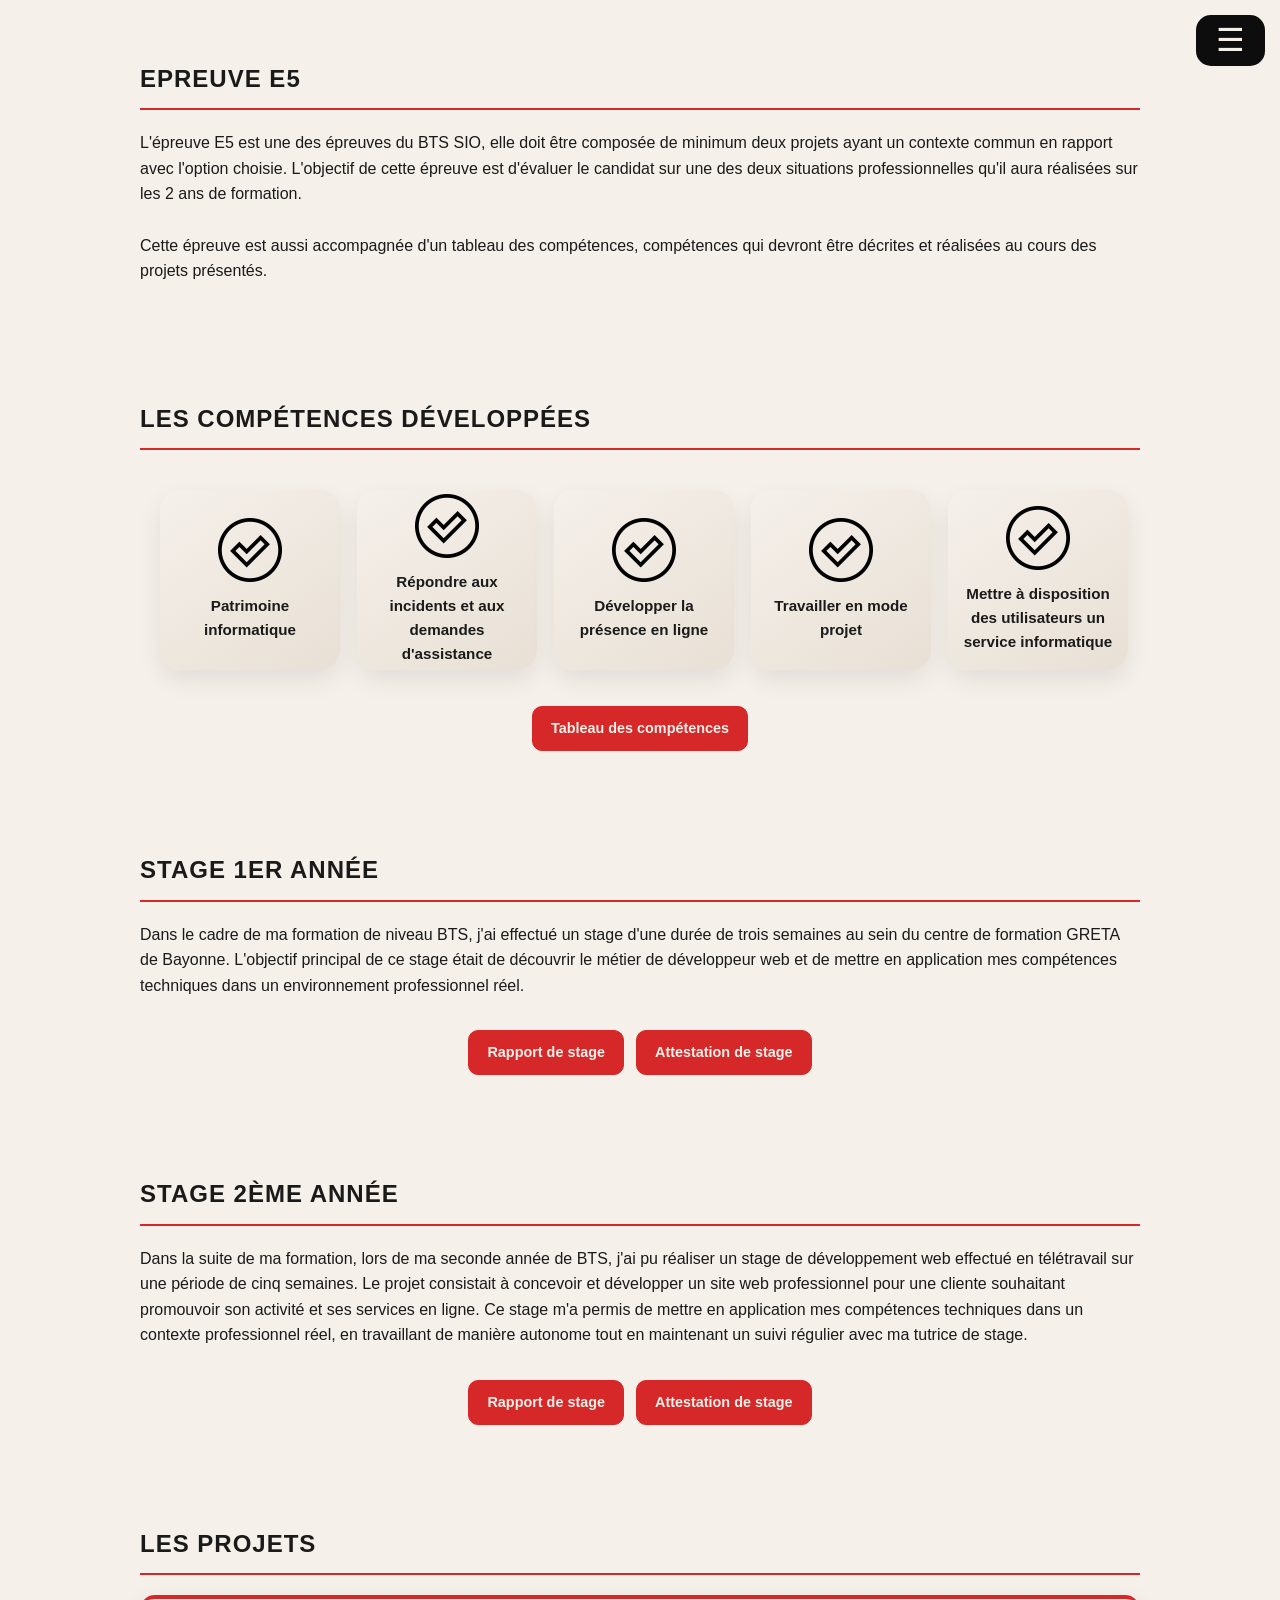
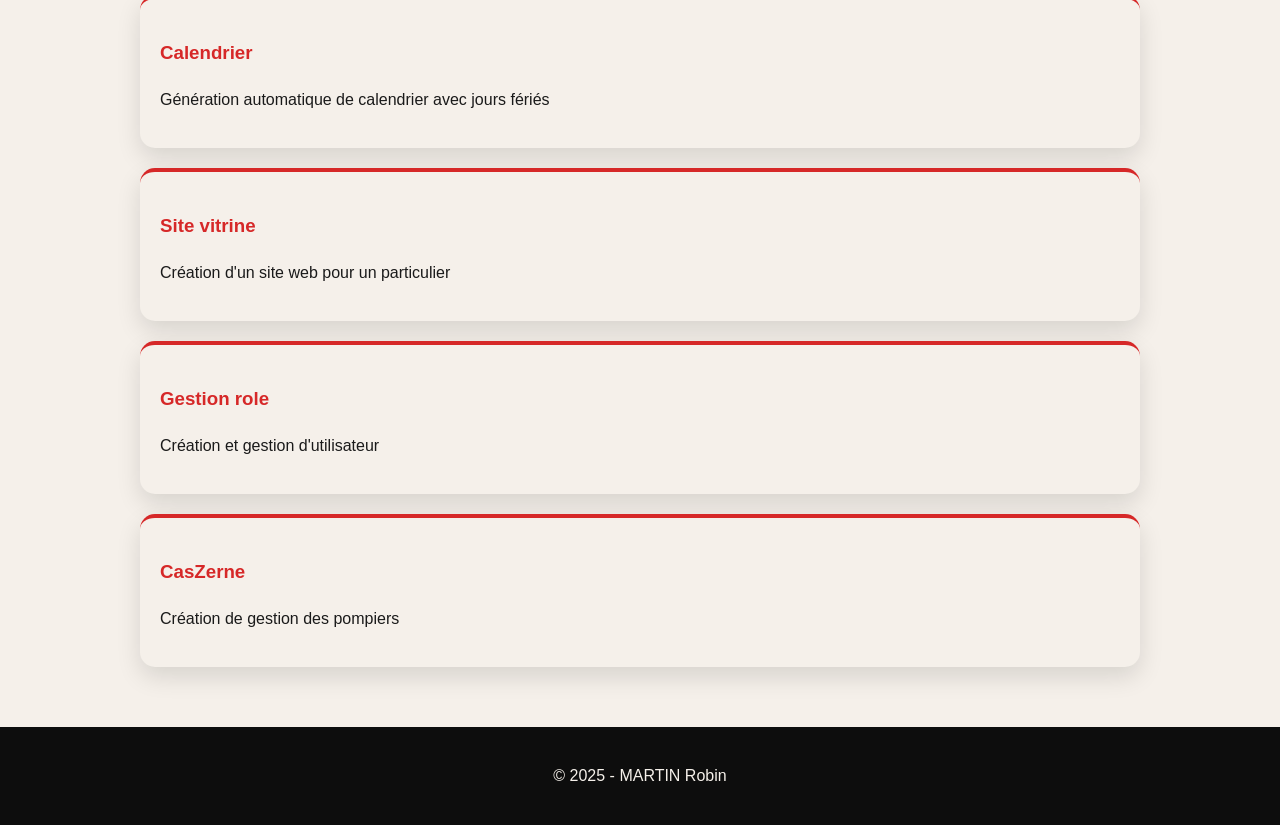
==== epreuveE5.html @ 19bb1b78 "Premier envoi du portfolio" ====
<!DOCTYPE html>
<html lang="fr">

<head>
  <meta charset="UTF-8">
  <meta name="viewport" content="width=device-width, initial-scale=1.0">
  <title>Epreuve E5 - MARTIN Robin</title>
  <link rel="stylesheet" href="CSS/style.css">
  <link rel="icon" href="images/HK_icon.ico">
  <script src="JS/side_menu.js"></script>
  <script src="JS/lighBox.js"></script>
</head>

<body>

  <header>
    <div class="burger" onclick="toggleMenu()"> ☰ </div>
  </header>

  <aside class="sidebar" id="sidebar">
    <nav>
      <ul class="nav-links">
        <li><a href="index.html#home">Accueil</a></li>
        <li><a href="#about">À propos</a></li>
        <li><a href="#skill">Compétence</a></li>
        <li><a href="#stage1">Stage 1</a></li>
        <li><a href="#stage2">Stage 2</a></li>
        <li><a href="#Projects">Projets</a></li>
      </ul>
    </nav>
  </aside>

  <!-- ══ PRÉSENTATION E5 ══ -->
  <section id="about">
    <h2>Epreuve E5</h2>
    <p>
      L'épreuve E5 est une des épreuves du BTS SIO, elle doit être composée de minimum deux projets
      ayant un contexte commun en rapport avec l'option choisie.
      L'objectif de cette épreuve est d'évaluer le candidat sur une des deux situations professionnelles
      qu'il aura réalisées sur les 2 ans de formation.
      <br><br>
      Cette épreuve est aussi accompagnée d'un tableau des compétences, compétences qui devront être
      décrites et réalisées au cours des projets présentés.
    </p>
  </section>


  <!-- ══ COMPÉTENCES ══ -->
  <section id="skill">
    <h2>Les compétences développées</h2>
    <div class="skills-container">

      <div class="skill">
        <div class="skill-content">
          <img src="images/check.png" alt="">
          <span>Patrimoine informatique</span>
        </div>
        <div class="tooltip-content">Gestion et documentation des ressources informatiques.</div>
      </div>

      <div class="skill">
        <div class="skill-content">
          <img src="images/check.png" alt="">
          <span>Répondre aux incidents et aux demandes d'assistance</span>
        </div>
        <div class="tooltip-content">Assistance rapide aux utilisateurs et résolution des problèmes.</div>
      </div>

      <div class="skill">
        <div class="skill-content">
          <img src="images/check.png" alt="">
          <span>Développer la présence en ligne</span>
        </div>
        <div class="tooltip-content">Gestion et optimisation de la visibilité numérique.</div>
      </div>

      <div class="skill">
        <div class="skill-content">
          <img src="images/check.png" alt="">
          <span>Travailler en mode projet</span>
        </div>
        <div class="tooltip-content">Collaboration et suivi de projets structurés.</div>
      </div>

      <div class="skill">
        <div class="skill-content">
          <img src="images/check.png" alt="">
          <span>Mettre à disposition des utilisateurs un service informatique</span>
        </div>
        <div class="tooltip-content">Fournir un service fiable et accessible aux utilisateurs.</div>
      </div>

    </div>
    <div class="download-zone ">
      <a class="btn-download" href=" docs/stage/BTS SIO -Epreuve E5 - Tableau de synthese des compétences.pdf" download target="_blank"> Tableau des compétences</a>
    </div>
  </section>

   <!-- == STAGES == -->
  <section id="stage1">
    <h2>Stage 1er année</h2>
    <p>
      Dans le cadre de ma formation de niveau BTS, 
      j'ai effectué un stage d'une durée de trois semaines au sein du centre de formation GRETA de Bayonne. 
      L'objectif principal de ce stage était de découvrir le métier de développeur web et de mettre en application mes compétences techniques dans un environnement professionnel réel.
    </p>
    <div class="download-zone">
      <a class="btn-download" href="docs/stage/Rapport_stage_1.pdf" download target="_blank"> Rapport de stage</a>
      <a class="btn-download" href="docs/stage/attestation_stage1.pdf" download target="_blank">Attestation de stage</a>
    </div>
  </section>

  <section id="stage2">
    <h2>Stage 2ème année</h2>
    <p>
      Dans la suite de ma formation, lors de ma seconde année de BTS, j'ai pu réaliser un stage de développement web effectué en télétravail sur une période de cinq semaines. Le projet consistait à concevoir et développer un site web professionnel pour une cliente souhaitant promouvoir son activité et ses services en ligne. Ce stage m'a permis de mettre en application mes compétences techniques dans un contexte professionnel réel, en travaillant de manière autonome tout en maintenant un suivi régulier avec ma tutrice de stage.
    </p>
    <div class="download-zone">   
      <a class="btn-download" href="docs/stage/Rapport_stage_2.pdf" download target="_blank"> Rapport de stage</a>
      <a class="btn-download" href="docs/stage/attestation_stage2.pdf" download target="_blank">Attestation de stage</a>
    </div>
  </section>

  <!-- ══ PROJETS ══ -->
  <section id="Projects">
    <h2>Les Projets</h2>
    <div class="projects-grid">

      <div class="project-card" onclick="openModal('modal1')">
        <h3> Calendrier</h3>
        <p>Génération automatique de calendrier avec jours fériés</p>
      </div>

      <div class="project-card" onclick="openModal('modal2')">
        <h3> Site vitrine</h3>
        <p>Création d'un site web pour un particulier</p>
      </div>
      
      <div class="project-card" onclick="openModal('modal3')">
        <h3> Gestion role</h3>
        <p>Création et gestion d'utilisateur</p>
      </div>
      
      <div class="project-card" onclick="openModal('modal4')">
      	<h3> CasZerne </h3>
      	<p>Création de gestion des pompiers</p> 
      </div>

    </div>
  </section>

  <footer>
    <p>&copy; 2025 - MARTIN Robin</p>
  </footer>

</body>

<!-- ══════════════════════════════════════
     MODAL 1 — Calendrier
══════════════════════════════════════ -->
<div id="modal1" class="modal">
  <div class="modal-content">
    <span class="close" onclick="closeModal('modal1')">&times;</span>

    <h2>Calendrier de jours fériés</h2>

    <!-- GALERIE -->
    <h4>Aperçu du projet</h4>
    <div class="modal-gallery">
      <img src="images/projets/calendrier_1.png" alt="Page d'accueil"     onclick="openLightbox(this.src)">
      <img src="images/projets/calendrier_3.png" alt="Vue calendrier"     onclick="openLightbox(this.src)">
    </div>

    <!-- DESCRIPTION -->
    <h4>Présentation</h4>
    <ul class="modal-desc">
      <li>Projet réalisé au <strong>GRETA</strong> dans le cadre du BTS SIO — contexte professionnel réel.</li>
      <li>Application web permettant de <strong>générer automatiquement un calendrier annuel</strong> intégrant les jours fériés français, calculés dynamiquement selon l'année choisie.</li>
      <li>Chaque utilisateur peut personnaliser l'affichage et <strong>exporter le résultat en PDF</strong> directement depuis le navigateur, sans dépendance à une bibliothèque externe.</li>
      <li>Les données des formations sont stockées en base SQL et administrables via un <strong>panneau de gestion</strong> dédié, permettant d'ajouter ou modifier les formations sans toucher au code.</li>
    </ul>

    <!-- FONCTIONNALITÉS -->
    <h4>Fonctionnalités</h4>
    <ul>
      <li>Génération automatique du calendrier annuel avec jours fériés</li>
      <li>Personnalisation de l'affichage par l'utilisateur</li>
      <li>Export PDF depuis le navigateur</li>
      <li>Panneau d'administration des formations</li>
      <li>Stockage et lecture des données via base SQL</li>
    </ul>

    <!-- ARCHITECTURE -->
    <h4>Architecture</h4>
    <ul>
      <li><strong>Front-end</strong> — affichage dynamique du calendrier en JavaScript, mise en page CSS responsive</li>
      <li><strong>Back-end PHP</strong> — calcul des jours fériés, requêtes SQL, génération des données pour la vue</li>
      <li><strong>Base de données SQL</strong> — stockage des formations et de leur planification</li>
      <li><strong>Export PDF</strong> — déclenché côté navigateur via JavaScript</li>
    </ul>

    <!-- TECHNOLOGIES -->
    <h4>Technologies</h4>
    <div class="tags">
      <span>PHP</span>
      <span>JavaScript</span>
      <span>CSS</span>
      <span>HTML</span>
      <span>SQL</span>
    </div>

    <!-- TÉLÉCHARGEMENTS -->
    <div class="download-zone">
      <a class="btn-download" href="docs/projets/calendar-app.zip" download>projet</a>
      <a class="btn-download" href="docs/projets/doc_calendar_app.docx" download>documentation</a>
    </div>

  </div>
</div>

<!-- ══════════════════════════════════════
     MODAL 2 — Site vitrine
══════════════════════════════════════ -->
<div id="modal2" class="modal">
  <div class="modal-content">
    <span class="close" onclick="closeModal('modal2')">&times;</span>

    <h2>Site vitrine</h2>

    <!-- GALERIE -->
    <h4>Aperçu du projet</h4>
    <div class="modal-gallery">
      <img src="images/projets/vitrine_1.png" alt="Page d'accueil"   onclick="openLightbox(this.src)">
      <img src="images/projets/vitrine_2.png" alt="Section services"  onclick="openLightbox(this.src)">
    </div>

    <!-- DESCRIPTION -->
    <h4>Présentation</h4>
    <ul class="modal-desc">
      <li>Site web réalisé pour un <strong>client particulier</strong> lors d'un stage — projet géré de A à Z avec recueil des besoins, développement itératif et validation client.</li>
      <li>Conception complète : <strong>maquette, intégration HTML/CSS/JS/PHP</strong>, le tout selon le patron MVC pour séparer la logique métier de l'affichage.</li>
      <li>Le site comprend une page d'accueil avec plusieurs sections thématiques ainsi qu'une <strong>page de contact</strong>.</li>
      <li>Un module de <strong>prise de rendez-vous</strong> a été entièrement développé et testé, mais n'a finalement pas été mis en production à la demande du client.</li>
    </ul>

    <!-- FONCTIONNALITÉS -->
    <h4>Fonctionnalités</h4>
    <ul>
      <li>Site de présentation moderne et responsive</li>
      <li>Navigation fluide entre les sections</li>
      <li>Module de prise de rendez-vous (développé, non déployé)</li>
    </ul>

    <!-- ARCHITECTURE -->
    <h4>Architecture MVC</h4>
    <ul>
      <li><strong>Modèle</strong> — accès base de données, logique de traitement des formulaires</li>
      <li><strong>Vue</strong> — templates HTML/CSS séparés du code métier, design responsive</li>
      <li><strong>Contrôleur</strong> — gestion du routage et dispatch des actions utilisateur</li>
      <li><strong>index.php</strong> — point d'entrée unique, dispatch via <code>?action=</code></li>
    </ul>

    <!-- TECHNOLOGIES -->
    <h4>Technologies</h4>
    <div class="tags">
      <span>PHP</span>
      <span>JavaScript</span>
      <span>CSS</span>
      <span>HTML</span>
      <span>SQL</span>
      <span>MVC</span>
    </div>

    <!-- TÉLÉCHARGEMENTS -->
    <div class="download-zone">
      <a class="btn-download" href="docs/projets/la_cabanne_des_5_elements.zip" download>projet</a>
      <a class="btn-download" href="docs/projets/doc_cabanne_5_elements.docx" download>documentation</a>
    </div>

  </div>
</div>

<!-- ══════════════════════════════════════
     MODAL 3 — Gestion des rôles
══════════════════════════════════════ -->
<div id="modal3" class="modal">
  <div class="modal-content">
    <span class="close" onclick="closeModal('modal3')">&times;</span>

    <h2>Gestion des rôles utilisateurs</h2>

    <!-- GALERIE -->
    <h4>Aperçu du projet</h4>
    <div class="modal-gallery">
      <img src="images/projets/gestionrole_1.png" alt="Page de connexion"      onclick="openLightbox(this.src)">
      <img src="images/projets/gestionrole_2.png" alt="Page d'inscription"     onclick="openLightbox(this.src)">
      <img src="images/projets/gestionrole_3.png" alt="Affectation des rôles"  onclick="openLightbox(this.src)">
      <img src="images/projets/gestionrole_4.png" alt="Liste des utilisateurs" onclick="openLightbox(this.src)">
    </div>

    <!-- DESCRIPTION -->
    <h4>Présentation</h4>
    <ul class="modal-desc">
      <li>Application web développée en <strong>PHP selon le patron MVC</strong> (Modèle – Vue – Contrôleur), structurée en trois couches bien séparées : <code>Modele/</code>, <code>vue/</code> et <code>controleur/</code>.</li>
      <li>Permet la <strong>gestion complète des utilisateurs</strong> : inscription avec hashage du mot de passe (<code>password_hash</code>), authentification sécurisée, et déconnexion avec destruction de session.</li>
      <li>Un administrateur peut <strong>créer des rôles</strong> (ex. : admin, user) et les <strong>affecter dynamiquement</strong> à chaque utilisateur via un formulaire dédié.</li>
      <li>Toutes les interactions avec la base de données passent par des <strong>requêtes préparées PDO</strong>, protégeant l'application contre les injections SQL.</li>
      <li>Le routage est centralisé dans le <code>controleurPrincipal</code> qui distribue les actions (connexion, inscription, liste, affectation) vers le bon contrôleur.</li>
    </ul>

    <!-- FONCTIONNALITÉS -->
    <h4>Fonctionnalités</h4>
    <ul>
      <li>Inscription et connexion sécurisées avec hashage des mots de passe</li>
      <li>Gestion de session PHP (connexion / déconnexion)</li>
      <li>Création et liste des rôles</li>
      <li>Affectation d'un rôle à un utilisateur</li>
      <li>Liste de tous les utilisateurs enregistrés</li>
    </ul>

    <!-- ARCHITECTURE -->
    <h4>Architecture MVC</h4>
    <ul>
      <li><strong>Modele/bd.inc.php</strong> — connexion PDO à la base de données</li>
      <li><strong>controleur/</strong> — un fichier par action (connexion, inscription, rôle, affectation…)</li>
      <li><strong>vue/</strong> — templates d'affichage HTML séparés du code métier</li>
      <li><strong>index.php</strong> — point d'entrée unique, dispatch via <code>?action=</code></li>
    </ul>

    <!-- TECHNOLOGIES -->
    <h4>Technologies</h4>
    <div class="tags">
      <span>PHP</span>
      <span>CSS</span>
      <span>HTML</span>
      <span>MySQL</span>
      <span>SQL</span>
      <span>MVC</span>
    </div>

    <!-- TÉLÉCHARGEMENTS -->
    <div class="download-zone">
      <a class="btn-download" href="docs/projets/GestionRole.zip" download>projet</a>
      <a class="btn-download" href="docs/projets/doc_gestion_role.docx" download>documentation</a>
    </div>

  </div>
</div>

<!-- ══════════════════════════════════════
     MODAL 4 — CasZerne
══════════════════════════════════════ -->
<div id="modal4" class="modal">
  <div class="modal-content">
    <span class="close" onclick="closeModal('modal4')">&times;</span>

    <h2>CasZerne – Gestion d'une caserne de pompiers volontaires</h2>

    <!-- GALERIE -->
    <h4>Aperçu du projet</h4>
    <div class="modal-gallery">
      <img src="images/projets/caszerne_1.png" alt="Liste des pompiers volontaires"    onclick="openLightbox(this.src)">
      <img src="images/projets/caszerne_2.png" alt="Détail d'une période de garde"     onclick="openLightbox(this.src)">
      <img src="images/projets/caszerne_3.png" alt="Ajout d'une activité (disponibilité)" onclick="openLightbox(this.src)">
      <img src="images/projets/caszerne_4.png" alt="Liste des périodes planifiées"     onclick="openLightbox(this.src)">
    </div>

    <!-- DESCRIPTION -->
    <h4>Présentation</h4>
    <ul class="modal-desc">
      <li>Application web développée en <strong>PHP orienté objet selon le patron MVC</strong>, structurée en trois couches bien séparées : <code>Core/</code> (modèle métier), <code>vue/</code> et <code>controleur/</code>.</li>
      <li>Permet la <strong>gestion complète d'une caserne de pompiers volontaires</strong> : ajout/suppression de volontaires identifiés par leur numéro de BIP, planification de périodes de garde par tranche horaire (Matin, Après-midi, Nuit), et suivi du compteur de gardes effectuées.</li>
      <li>Chaque volontaire peut se voir affecter une <strong>activité par période</strong> : Disponible, Missionné ou Absent, avec la possibilité de marquer s'il est effectivement de garde via la table <code>AVOIR_ACTIVITE</code>.</li>
      <li>Toutes les interactions avec la base de données sont gérées par des <strong>classes DAO dédiées</strong> (<code>PompierDAO</code>, <code>PeriodeDAO</code>, <code>ActiviteDAO</code>) utilisant des <strong>requêtes préparées PDO</strong>, protégeant l'application contre les injections SQL.</li>
      <li>Le routage est centralisé dans <code>controleurPrincipal</code> qui distribue les actions (liste, ajout, suppression, détail) vers le bon contrôleur via le paramètre <code>?action=</code> de l'URL.</li>
    </ul>

    <!-- FONCTIONNALITÉS -->
    <h4>Fonctionnalités</h4>
    <ul>
      <li>Liste, ajout et suppression de pompiers volontaires</li>
      <li>Fiche détail d'un pompier avec ses activités</li>
      <li>Planification de périodes de garde (date + tranche horaire)</li>
      <li>Affectation d'une disponibilité à chaque volontaire par période</li>
      <li>Compteur de gardes effectuées mis à jour automatiquement</li>
      <li>Suppression en cascade des activités liées à une période</li>
    </ul>

    <!-- ARCHITECTURE -->
    <h4>Architecture MVC</h4>
    <ul>
      <li><strong>Core/</strong> — classes métier (<code>Pompier</code>, <code>Periode</code>, <code>Caserne</code>, <code>CollectionPompier</code>) et DAOs dans <code>Core/DAO/</code></li>
      <li><strong>modele/Connexion.php</strong> — singleton PDO d'accès à la base de données</li>
      <li><strong>controleur/</strong> — un fichier par action (listePompiers, ajouterPeriode, detailPeriode, ajouterActivite…)</li>
      <li><strong>vue/</strong> — templates HTML d'affichage séparés du code métier</li>
      <li><strong>index.php</strong> — point d'entrée unique, dispatch via <code>?action=</code></li>
    </ul>

    <!-- TECHNOLOGIES -->
    <h4>Technologies</h4>
    <div class="tags">
      <span>PHP</span>
      <span>CSS</span>
      <span>MySQL</span>
      <span>SQL</span>
      <span>MVC</span>
    </div>

    <!-- TÉLÉCHARGEMENTS -->
    <div class="download-zone">
      <a class="btn-download" href="docs/projets/CasZerne.zip" download>projet</a>
      <a class="btn-download" href="docs/projets/doc_caszerne.docx" download>documentation</a>
    </div>

  </div>
</div>
<!-- ══════════════════════════════════════
     LIGHTBOX — zoom photo
══════════════════════════════════════ -->
<div id="lightbox" onclick="closeLightbox()">
  <button id="lightbox-close" onclick="closeLightbox()">✕</button>
  <img id="lightbox-img" src="" alt="Aperçu agrandi">
</div>

</html>
---- CSS/style.css ----
/* ============================================================
   STYLE.CSS — Portfolio MARTIN Robin
   ============================================================ */

:root {
  --rouge: #D62828;
  --rouge-feu: #F77F00;
  --noir: #0D0D0D;
  --charbon: #1A1A1A;
  --acier: #2C2C2C;
  --gris: #3F3F3F;
  --clair: #E8E0D5;
  --blanc: #F5F0EA;
  --vert-ok: #2D6A4F;
}

* {
  transition: all 0.2s ease-in-out;
}

html {
  scroll-behavior: smooth;
}

body {
  margin: 0;
  padding: 0;
  font-family: 'Segoe UI', sans-serif;
  background-color: var(--blanc);
  color: var(--charbon);
  line-height: 1.6;
}

/* ──────────────────────────────────────
   NAV — SIDE MENU
────────────────────────────────────── */

.burger {
  display: none;
  position: fixed;
  top: 15px;
  right: 15px;
  z-index: 1100;
  padding: 0 20px;
  border-radius: 15px;
  font-size: 2rem;
  cursor: pointer;
  background: var(--noir);
  color: var(--blanc);
}

.sidebar {
  position: fixed;
  top: 0;
  left: 0;
  z-index: 1000;
  display: flex;
  flex-direction: column;
  justify-content: center;
  width: 220px;
  min-height: 100vh;
  padding: 20px;
  text-align: center;
  font-weight: bold;
  background-color: var(--noir);
  color: var(--blanc);
  transition: transform 0.3s ease;
}

main {
  margin-left: 220px;
  padding: 20px;
}

.nav-links {
  display: flex;
  flex-direction: column;
  gap: 20px;
  padding: 0;
  list-style: none;
}

.nav-links li a {
  display: block;
  padding: 10px;
  border-radius: 5px;
  font-size: 1rem;
  font-weight: 500;
  text-decoration: none;
  color: var(--noir);
  transition: background 0.3s ease;
}

.nav-links li a:hover {
  background-color: var(--gris);
  color: var(--clair);
}

/* ──────────────────────────────────────
   HEADER / HOME
────────────────────────────────────── */

#home {
  display: flex;
  flex-direction: column;
  justify-content: center;
  height: 95vh;
  padding: 40px 20px;
  text-align: center;
  background: linear-gradient(135deg, var(--noir), var(--acier));
  color: var(--blanc);
}

h1 {
  margin-bottom: 10px;
  font-size: 64px;
}

/* ──────────────────────────────────────
   TYPOGRAPHIE & SECTIONS
────────────────────────────────────── */

section {
  max-width: 1000px;
  margin: auto;
  padding: 40px 20px;
}

h2,
#veille h2,
#compétences h2,
#outils h2 {
  margin-bottom: 20px;
  padding-bottom: 10px;
  border-bottom: 2px solid var(--rouge);
  text-transform: uppercase;
  letter-spacing: 1px;
}

ul {
  padding: 0;
  list-style: none;
}

ul li {
  margin: 5px 0;
  padding: 10px;
  border-radius: 6px;
  background: var(--clair);
}

a {
  color: var(--rouge);
  text-decoration: none;
}

a:hover {
  color: var(--rouge-feu);
  text-decoration: none;
}

footer,
.navbar {
  background-color: var(--noir);
  color: var(--blanc);
}

footer {
  padding: 20px;
  text-align: center;
}

.navbar {
  position: sticky;
  top: 0;
  z-index: 1000;
  display: flex;
  justify-content: space-between;
  align-items: center;
  padding: 10px 30px;
}

/* ──────────────────────────────────────
   SCROLL INDICATOR
────────────────────────────────────── */

.scroll-indicator-chevron {
  position: absolute;
  bottom: 40px;
  left: 50%;
  display: flex;
  flex-direction: column;
  gap: 6px;
  transform: translateX(-50%);
  pointer-events: none;
}

.scroll-indicator-chevron span {
  width: 14px;
  height: 14px;
  border-right: 2px solid rgba(245, 240, 234, 0.85);
  border-bottom: 2px solid rgba(245, 240, 234, 0.85);
  transform: rotate(45deg);
  opacity: 0;
  animation: chevronFlow 2s infinite;
}

.scroll-indicator-chevron span:nth-child(2) {
  animation-delay: 0.1s;
}

/* ──────────────────────────────────────
   À PROPOS
────────────────────────────────────── */

.about {
  max-width: 1000px;
  margin: auto;
}

.options-container {
  display: flex;
  flex-wrap: wrap;
  gap: 30px;
  margin-top: 20px;
}

.option,
.project,
.project-card,
.modal-content,
.tool-card,
.methodo-card,
.info-section {
  background: var(--blanc);
  box-shadow: 0 10px 25px rgba(0,0,0,0.12);
}

.option {
  flex: 1 1 45%;
  padding: 20px;
  border-radius: 10px;
}

/* ──────────────────────────────────────
   SKILLS & TOOLS
────────────────────────────────────── */

.skills-container {
  display: grid;
  grid-template-columns: repeat(auto-fit, minmax(160px, 1fr));
  gap: 25px;
  padding: 20px;
}

.skill {
  position: relative;
  display: flex;
  align-items: center;
  justify-content: center;
  width: 180px;
  height: 180px;
  overflow: hidden;
  border-radius: 20px;
  background: linear-gradient(145deg, var(--blanc), var(--clair));
  box-shadow: 0 10px 25px rgba(0,0,0,0.08);
  text-align: center;
  cursor: pointer;
  transition: all 0.4s ease;
}

.skill:hover {
  transform: translateY(-8px) scale(1.05);
  box-shadow: 0 18px 40px rgba(0,0,0,0.15);
}

.skill-content,
.tooltip-content {
  position: absolute;
  inset: 0;
  display: flex;
  flex-direction: column;
  align-items: center;
  justify-content: center;
}

.skill-content img {
  width: 64px;
  margin-bottom: 12px;
  transition: transform 0.3s ease;
}

.skill:hover img {
  transform: rotate(-10deg) scale(1.1);
}

.skill span {
  padding: 0 8px;
  font-size: 0.95rem;
  font-weight: 600;
  color: var(--charbon);
}

.tooltip-content {
  padding: 12px;
  border-radius: 15px;
  background-color: rgba(13, 13, 13, 0.96);
  color: var(--blanc);
  font-size: 0.85rem;
  text-align: center;
  opacity: 0;
  transition: opacity 0.3s ease;
}

.skill:hover .skill-content {
  opacity: 0;
}

.skill:hover .tooltip-content {
  opacity: 1;
}

/* ──────────────────────────────────────
   PROJETS
────────────────────────────────────── */

.projects-grid {
  display: block;
}

.section-projet {
  display: grid;
  grid-template-columns: repeat(auto-fit, minmax(320px, 1fr));
  gap: 30px;
}

.section-projet h2 {
  margin-bottom: 40px;
  text-align: center;
}

.project-card {
  margin-bottom: 20px;
  padding: 20px;
  border-top: 4px solid var(--rouge);
  border-radius: 15px;
  cursor: pointer;
  transition: transform 0.35s ease, box-shadow 0.35s ease;
}

.project-card:hover {
  transform: translateY(-12px) scale(1.04);
  box-shadow: 0 25px 50px rgba(0,0,0,0.2);
}

.project-card:active {
  transform: scale(0.98);
}

.project-card h3,
.project h3,
.project-section h4,
.modal-content h2,
.modal-content h4 {
  color: var(--rouge);
}

.project {
  position: relative;
  overflow: hidden;
  margin-bottom: 20px;
  padding: 25px;
  border-radius: 20px;
}

.project::before {
  content: "";
  position: absolute;
  top: 20px;
  left: 0;
  width: 6px;
  height: 85%;
  border-radius: 10px;
  background: var(--rouge);
}

.project:hover {
  transform: translateY(-10px);
  box-shadow: 0 25px 50px rgba(0,0,0,0.15);
}

.project strong {
  color: var(--noir);
}

.project p:not(:last-child) {
  padding-bottom: 8px;
  border-bottom: 1px solid #eee;
}

.project-section {
  margin-top: 15px;
}

.project-section ul {
  padding-left: 20px;
}

.project-section ul li {
  margin-bottom: 5px;
  padding: 0;
  background: none;
}

/* ──────────────────────────────────────
   TAGS
────────────────────────────────────── */

.tags {
  display: flex;
  flex-wrap: wrap;
  gap: 8px;
  margin-top: 6px;
}

.tags span {
  padding: 4px 12px;
  border-radius: 20px;
  background: var(--rouge);
  color: var(--blanc);
  font-size: 0.82rem;
  font-weight: 600;
}

.tags span:hover {
  background: var(--rouge-feu);
}

/* ──────────────────────────────────────
   MODAL
────────────────────────────────────── */

.modal {
  position: fixed;
  inset: 0;
  z-index: 2000;
  display: none;
  justify-content: center;
  align-items: center;
  background: rgba(0,0,0,0.6);
}

.modal-content {
  position: relative;
  width: 88%;
  max-width: 720px;
  max-height: 85vh;
  overflow-y: auto;
  padding: 30px 28px 24px;
  border-radius: 18px;
}

.modal-content h2 {
  margin-top: 0;
  margin-bottom: 18px;
  padding-bottom: 10px;
  border-bottom: 2px solid var(--rouge);
  font-size: 1.45rem;
}

.modal-content h4 {
  margin: 16px 0 8px;
  font-size: 1rem;
  text-transform: uppercase;
  letter-spacing: 0.5px;
}

.close {
  float: right;
  font-size: 25px;
  cursor: pointer;
}

/* ──────────────────────────────────────
   GALERIE
────────────────────────────────────── */

.modal-gallery {
  display: flex;
  gap: 10px;
  overflow-x: auto;
  padding: 10px 0 16px;
  scrollbar-width: thin;
  scrollbar-color: var(--rouge) var(--clair);
}

.modal-gallery::-webkit-scrollbar {
  height: 6px;
}

.modal-gallery::-webkit-scrollbar-track {
  background: var(--clair);
  border-radius: 10px;
}

.modal-gallery::-webkit-scrollbar-thumb {
  border-radius: 10px;
  background: var(--rouge);
}

.modal-gallery img {
  height: 170px;
  border-radius: 10px;
  object-fit: cover;
  flex-shrink: 0;
  cursor: zoom-in;
  box-shadow: 0 4px 14px rgba(0,0,0,0.12);
  transition: transform 0.25s ease, box-shadow 0.25s ease;
}

.modal-gallery img:hover {
  transform: scale(1.04);
  box-shadow: 0 8px 24px rgba(214, 40, 40, 0.25);
}

/* ──────────────────────────────────────
   MODAL DESC
────────────────────────────────────── */

.modal-desc {
  display: flex;
  flex-direction: column;
  gap: 8px;
  margin: 0 0 16px;
  padding: 0;
  list-style: none;
}

.modal-desc li {
  padding: 9px 14px;
  border-left: 4px solid var(--rouge);
  border-radius: 8px;
  background: var(--clair);
  color: var(--charbon);
  line-height: 1.5;
}

.modal-desc li::before {
  content: "▸";
  margin-right: 8px;
  color: var(--rouge);
  font-weight: bold;
}

/* ──────────────────────────────────────
   DOWNLOAD BUTTONS
────────────────────────────────────── */

.download-zone {
  display: flex;
  flex-wrap: wrap;
  justify-content: center;
  gap: 12px;
  margin: auto;
  padding-top: 16px;
}

.btn-download {
  display: inline-flex;
  align-items: center;
  gap: 8px;
  padding: 10px 18px;
  border: 1px solid var(--rouge);
  border-radius: 10px;
  background: var(--rouge);
  color: var(--blanc);
  font-size: 0.9rem;
  font-weight: 600;
  text-decoration: none;
  cursor: pointer;
}

.btn-download:hover {
  transform: translateY(-2px);
  background: var(--rouge-feu);
  border-color: var(--rouge-feu);
  color: var(--acier);
  box-shadow: 0 6px 18px rgba(0,0,0,0.15);
}

/* ──────────────────────────────────────
   LIGHTBOX
────────────────────────────────────── */

#lightbox {
  position: fixed;
  inset: 0;
  z-index: 3000;
  display: none;
  justify-content: center;
  align-items: center;
  background: rgba(0,0,0,0.85);
  cursor: zoom-out;
}

#lightbox.open {
  display: flex;
}

#lightbox img {
  max-width: 90vw;
  max-height: 85vh;
  border-radius: 12px;
  box-shadow: 0 0 60px rgba(214, 40, 40, 0.35);
}

#lightbox-close {
  position: absolute;
  top: 20px;
  right: 30px;
  border: none;
  background: none;
  color: #fff;
  font-size: 2rem;
  cursor: pointer;
}

/* ──────────────────────────────────────
   VEILLE
────────────────────────────────────── */

.veille-block,
.veille-block-timeline,
.veille-intro {
  margin-bottom: 40px;
}

.veille-intro h3 {
  display: flex;
  flex-wrap: wrap;
  align-items: center;
  gap: 12px;
}

.veille-tag {
  padding: 4px 12px;
  border-radius: 20px;
  background: var(--charbon);
  color: var(--blanc);
  font-size: 0.78rem;
  font-weight: 600;
  text-transform: uppercase;
}

.veille-date {
  margin-top: -10px;
  color: var(--gris);
  font-size: 0.85rem;
  font-style: italic;
}

.veille-methodo,
.veille-grid,
.chiffres-grid {
  display: grid;
  gap: 20px;
}

.veille-methodo {
  grid-template-columns: repeat(auto-fit, minmax(250px, 1fr));
}

.veille-grid {
  grid-template-columns: repeat(auto-fit, minmax(220px, 1fr));
  gap: 15px;
}

.chiffres-grid {
  grid-template-columns: repeat(auto-fit, minmax(150px, 1fr));
  text-align: center;
}

.methodo-card,
.tool-card {
  padding: 20px;
  border-radius: 12px;
}

.methodo-card {
  border-left: 4px solid var(--charbon);
}

.tool-card {
  flex: 1;
  min-width: 250px;
  border-top: 3px solid var(--charbon);
}

.methodo-card h4 {
  color: var(--acier);
}

.timeline {
  padding-left: 20px;
  border-left: 3px solid var(--rouge);
}

.timeline-item {
  position: relative;
  margin-bottom: 20px;
}

.timeline-item span {
  color: var(--rouge);
  font-weight: bold;
  text-transform: uppercase;
}

.timeline-item::before {
  content: "";
  position: absolute;
  top: 9px;
  left: -16px;
  width: 8px;
  height: 8px;
  border-radius: 50%;
  background: var(--rouge);
}

.veille-tools {
  display: flex;
  flex-wrap: wrap;
  gap: 20px;
}

.tool-table {
  width: 100%;
  border-collapse: collapse;
  font-size: 0.85rem;
}

.tool-table thead th {
  padding: 7px 10px;
  background: var(--rouge);
  color: var(--blanc);
  text-align: left;
  font-size: 0.8rem;
}

.tool-table tbody tr {
  border-bottom: 1px solid var(--clair);
}

.tool-table tbody tr:hover {
  background: var(--clair);
}

.tool-table td {
  padding: 8px 10px;
  color: var(--charbon);
}

.veille-card {
  padding: 15px;
  border-radius: 10px;
  background: var(--acier);
  color: var(--blanc);
  text-align: center;
}

.veille-card:hover {
  transform: translateY(-4px);
  box-shadow: 0 10px 24px rgba(13, 27, 42, 0.25);
}

.chiffres-grid span {
  color: var(--rouge);
  font-size: 2rem;
  font-weight: bold;
}

/* ──────────────────────────────────────
   CONTACT
────────────────────────────────────── */

.info-section {
  display: grid;
  grid-template-columns: repeat(auto-fit, minmax(220px, 1fr));
  padding: 40px 20px;
  border-left: 5px solid var(--rouge);
  border-radius: 8px;
}

.info-box {
  max-width: 250px;
  margin: 20px 10px;
  text-align: center;
}

.info-box .icon {
  display: flex;
  justify-content: center;
  align-items: center;
  width: 64px;
  margin: 0 auto 15px;
  color: var(--rouge);
  font-size: 30px;
}

.icon img {
  width: 48px;
  margin-bottom: 10px;
}

/* ──────────────────────────────────────
   OVERLAY
────────────────────────────────────── */

.overlay {
  position: fixed;
  inset: 0;
  z-index: 9;
  background: rgba(0,0,0,0.6);
  opacity: 0;
  pointer-events: none;
}

.overlay.active {
  opacity: 1;
  pointer-events: auto;
}

/* ──────────────────────────────────────
   RESPONSIVE
────────────────────────────────────── */

@media screen and (max-width: 1500px) {
  .sidebar {
    transform: translateX(-100%);
  }

  .sidebar.active {
    transform: translateX(0);
  }

  .burger {
    display: block;
  }

  main {
    margin-left: 0;
    padding: 20px;
  }
}

/* ──────────────────────────────────────
   ANIMATIONS
────────────────────────────────────── */

.neon {
  color: var(--blanc);
  animation: glow 1.5s infinite alternate;
}

.text-flicker-in-glow {
  animation: text-flicker-in-glow 2s linear both;
}

@keyframes chevronFlow {
  0% {
    opacity: 0;
    transform: rotate(45deg) translate(-6px, -6px);
  }

  30% {
    opacity: 1;
  }

  60% {
    opacity: 1;
    transform: rotate(45deg) translate(6px, 6px);
  }

  100% {
    opacity: 0;
    transform: rotate(45deg) translate(6px, 6px);
  }
}

@keyframes glow {
  from {
    text-shadow:
      0 0 5px #fff,
      0 0 5px var(--rouge);
  }

  to {
    text-shadow:
      0 0 20px #fff,
      0 0 20px var(--rouge);
  }
}
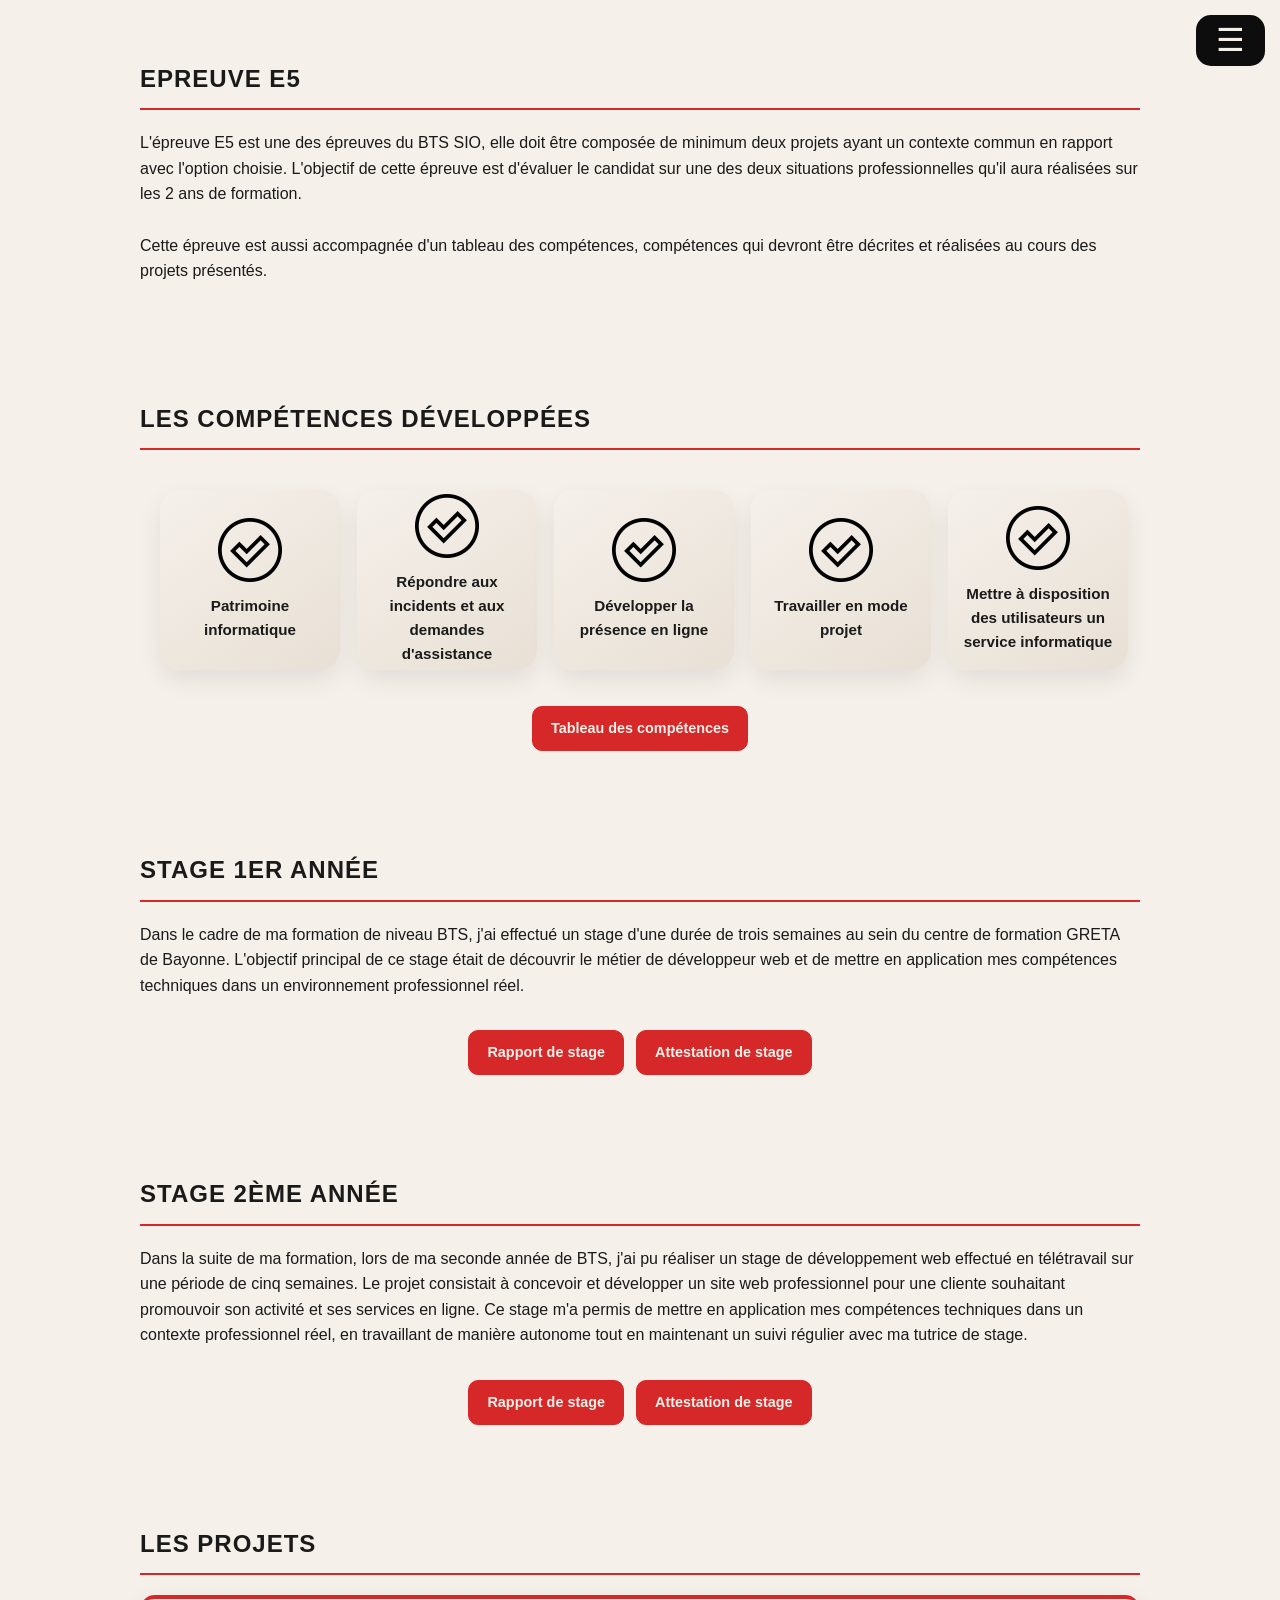
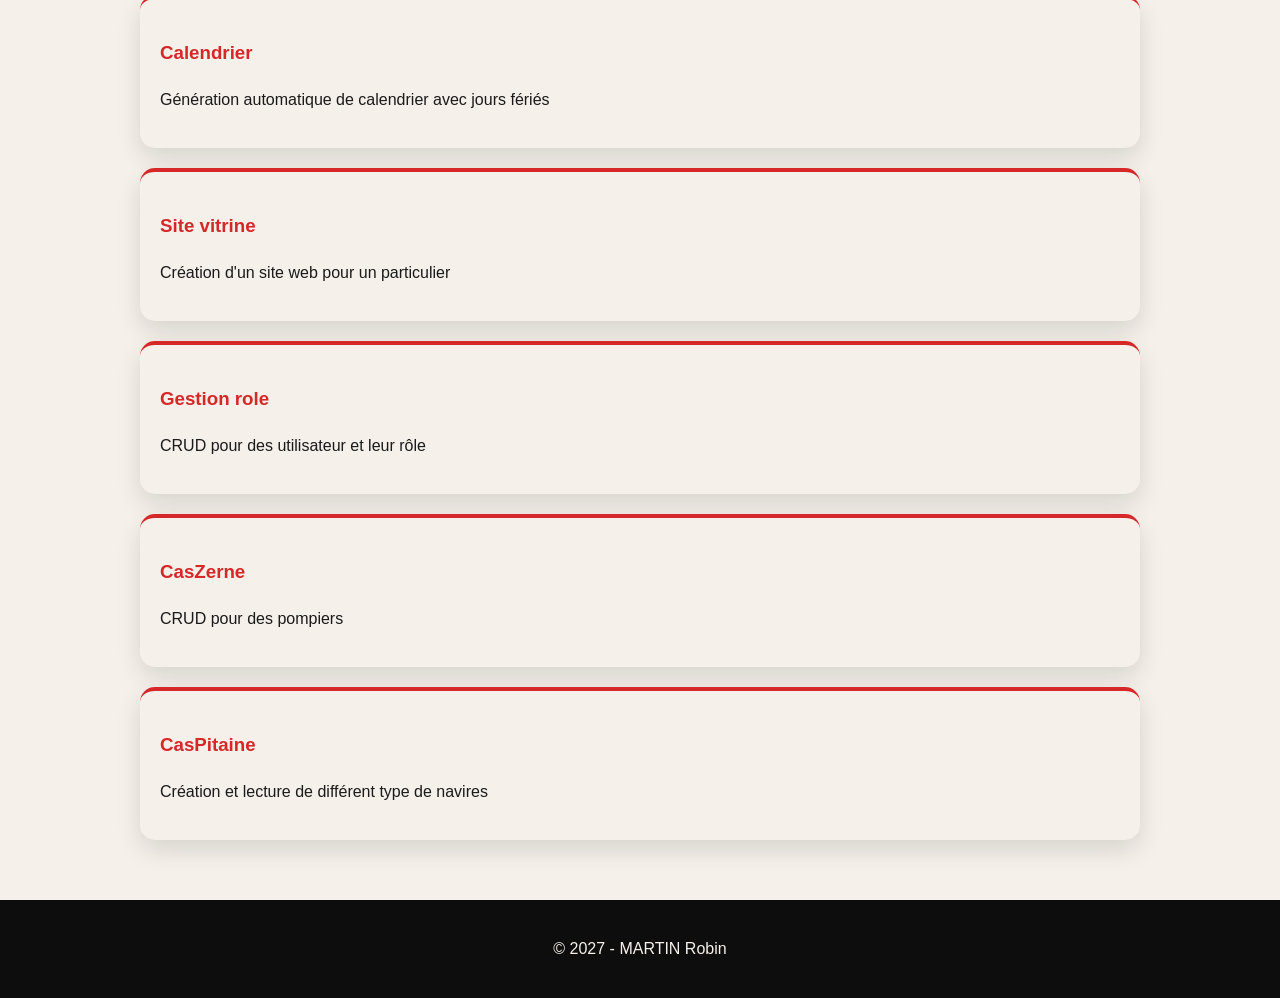
==== commit c2a008ef: "Update epreuveE5.html" ====
--- a/epreuveE5.html
+++ b/epreuveE5.html
@@ -138,19 +138,24 @@
       
       <div class="project-card" onclick="openModal('modal3')">
         <h3> Gestion role</h3>
-        <p>Création et gestion d'utilisateur</p>
+        <p>CRUD pour des utilisateur et leur rôle</p>
       </div>
       
       <div class="project-card" onclick="openModal('modal4')">
       	<h3> CasZerne </h3>
-      	<p>Création de gestion des pompiers</p> 
+      	<p>CRUD pour des pompiers</p> 
+      </div>
+      
+      <div class="project-card" onclick="openModal('modal5')">
+      	<h3> CasPitaine </h3>
+      	<p>Création et lecture de différent type de navires</p> 
       </div>
 
     </div>
   </section>
 
   <footer>
-    <p>&copy; 2025 - MARTIN Robin</p>
+    <p>&copy; 2027 - MARTIN Robin</p>
   </footer>
 
 </body>
@@ -174,31 +179,29 @@
     <!-- DESCRIPTION -->
     <h4>Présentation</h4>
     <ul class="modal-desc">
-      <li>Projet réalisé au <strong>GRETA</strong> dans le cadre du BTS SIO — contexte professionnel réel.</li>
-      <li>Application web permettant de <strong>générer automatiquement un calendrier annuel</strong> intégrant les jours fériés français, calculés dynamiquement selon l'année choisie.</li>
-      <li>Chaque utilisateur peut personnaliser l'affichage et <strong>exporter le résultat en PDF</strong> directement depuis le navigateur, sans dépendance à une bibliothèque externe.</li>
-      <li>Les données des formations sont stockées en base SQL et administrables via un <strong>panneau de gestion</strong> dédié, permettant d'ajouter ou modifier les formations sans toucher au code.</li>
-    </ul>
-
+      <li>Projet réalisé en <strong>autonomie au GRETA-CFA de Bayonne</strong> dans le cadre du BTS SIO : premier projet de développement web, volontairement construit sans framework.</li>
+      <li>Application web qui <strong>génère automatiquement un calendrier annuel sur trois années consécutives</strong> à partir d'une année de départ et d'une formation choisie dans une liste.</li>
+      <li>Les <strong>jours fériés français</strong> (8 fixes et les fériés liés à Pâques, calculés avec easter_date()) et les week-ends sont colorés automatiquement ; les années bissextiles sont gérées.</li>
+      <li>L'utilisateur peut <strong>sélectionner des jours d'un clic</strong> (surlignage violet) puis <strong>exporter le résultat en PDF</strong> A4 paysage, directement depuis le navigateur, avec les bibliothèques jsPDF et html2canvas.</li>
+      <li>La liste des formations est stockée en <strong>base MySQL</strong> et lue par des requêtes préparées PDO.</li>
+    </ul>
     <!-- FONCTIONNALITÉS -->
     <h4>Fonctionnalités</h4>
     <ul>
-      <li>Génération automatique du calendrier annuel avec jours fériés</li>
-      <li>Personnalisation de l'affichage par l'utilisateur</li>
-      <li>Export PDF depuis le navigateur</li>
-      <li>Panneau d'administration des formations</li>
-      <li>Stockage et lecture des données via base SQL</li>
-    </ul>
-
+      <li>Choix de l'année de départ et de la formation</li>
+      <li>Génération de 3 calendriers annuels avec fériés et week-ends</li>
+      <li>Sélection / désélection de jours par clic</li>
+      <li>Export PDF (un calendrier par page) avec indicateur de chargement</li>
+      <li>Navigation rapide entre les années</li>
+    </ul>
     <!-- ARCHITECTURE -->
     <h4>Architecture</h4>
     <ul>
-      <li><strong>Front-end</strong> — affichage dynamique du calendrier en JavaScript, mise en page CSS responsive</li>
-      <li><strong>Back-end PHP</strong> — calcul des jours fériés, requêtes SQL, génération des données pour la vue</li>
-      <li><strong>Base de données SQL</strong> — stockage des formations et de leur planification</li>
-      <li><strong>Export PDF</strong> — déclenché côté navigateur via JavaScript</li>
-    </ul>
-
+      <li><strong>Index.php</strong> — formulaire de saisie, lecture des formations en base</li>
+      <li><strong>calendrier.php</strong> — page de résultat, sélection de jours et export PDF (JavaScript)</li>
+      <li><strong>function_optimize.php</strong> — calcul de Pâques, des jours fériés et génération du tableau HTML</li>
+      <li><strong>Base MySQL</strong> — table <code>formations</code> (11 formations)</li>
+    </ul>
     <!-- TECHNOLOGIES -->
     <h4>Technologies</h4>
     <div class="tags">
@@ -207,11 +210,13 @@
       <span>CSS</span>
       <span>HTML</span>
       <span>SQL</span>
-    </div>
+  <span>MySQL</span>
+  <span>jsPDF</span>
+      </div>
 
     <!-- TÉLÉCHARGEMENTS -->
     <div class="download-zone">
-      <a class="btn-download" href="docs/projets/calendar-app.zip" download>projet</a>
+      <a class="btn-download" href="https://github.com/robin00martin-sudo/calendrier" target="_blank" rel="noopener">projet</a>
       <a class="btn-download" href="docs/projets/doc_calendar_app.docx" download>documentation</a>
     </div>
 
@@ -237,29 +242,28 @@
     <!-- DESCRIPTION -->
     <h4>Présentation</h4>
     <ul class="modal-desc">
-      <li>Site web réalisé pour un <strong>client particulier</strong> lors d'un stage — projet géré de A à Z avec recueil des besoins, développement itératif et validation client.</li>
-      <li>Conception complète : <strong>maquette, intégration HTML/CSS/JS/PHP</strong>, le tout selon le patron MVC pour séparer la logique métier de l'affichage.</li>
-      <li>Le site comprend une page d'accueil avec plusieurs sections thématiques ainsi qu'une <strong>page de contact</strong>.</li>
-      <li>Un module de <strong>prise de rendez-vous</strong> a été entièrement développé et testé, mais n'a finalement pas été mis en production à la demande du client.</li>
-    </ul>
-
+      <li>Site vitrine réalisé pour une <strong>cliente particulière</strong>, praticienne en shiatsu et réflexologie, lors du stage de 2<sup>e</sup> année (5 semaines en télétravail) : projet mené de A à Z avec recueil du besoin, maquette, intégration et validation par la cliente.</li>
+      <li>Site d'une page à six sections : <strong>accueil, présentation, parcours (frise chronologique), prestations, tarifs et contact</strong>, avec un menu latéral qui devient un menu burger sur écrans réduits.</li>
+      <li>Développé en <strong>PHP selon le patron MVC</strong> avec un contrôleur frontal, une couche DAO et un singleton PDO.</li>
+      <li>Un <strong>formulaire de contact</strong> envoie les messages par e-mail à la praticienne (elle peut répondre directement au visiteur).</li>
+      <li>Un module de <strong>prise de rendez-vous</strong> (créneaux de 30 minutes, enregistrement en base) a été développé et testé, mais n'a pas été mis en ligne à la demande de la cliente.</li>
+    </ul>
     <!-- FONCTIONNALITÉS -->
     <h4>Fonctionnalités</h4>
     <ul>
-      <li>Site de présentation moderne et responsive</li>
-      <li>Navigation fluide entre les sections</li>
-      <li>Module de prise de rendez-vous (développé, non déployé)</li>
-    </ul>
-
+      <li>Site de présentation responsive (menu burger, mise en page adaptative)</li>
+      <li>Navigation par ancres avec défilement doux</li>
+      <li>Tableau de tarifs et horaires d'ouverture</li>
+      <li>Formulaire de contact avec validation de l'e-mail</li>
+      <li>Module de rendez-vous : choix du service, de la date et d'un créneau libre (développé, non déployé)</li>
+    </ul>
     <!-- ARCHITECTURE -->
     <h4>Architecture MVC</h4>
     <ul>
-      <li><strong>Modèle</strong> — accès base de données, logique de traitement des formulaires</li>
-      <li><strong>Vue</strong> — templates HTML/CSS séparés du code métier, design responsive</li>
-      <li><strong>Contrôleur</strong> — gestion du routage et dispatch des actions utilisateur</li>
-      <li><strong>index.php</strong> — point d'entrée unique, dispatch via <code>?action=</code></li>
-    </ul>
-
+      <li><strong>Modèle</strong> — entités RendezVous et Service, DAO PDO, singleton <code>Database</code></li>
+      <li><strong>Vue</strong> — page vitrine, formulaire de rendez-vous, feuilles CSS et script du menu burger</li>
+      <li><strong>Contrôleur</strong> — Index.php et ControllerPrincipal</li>
+    </ul>
     <!-- TECHNOLOGIES -->
     <h4>Technologies</h4>
     <div class="tags">
@@ -269,11 +273,12 @@
       <span>HTML</span>
       <span>SQL</span>
       <span>MVC</span>
-    </div>
+  <span>MySQL</span>
+      </div>
 
     <!-- TÉLÉCHARGEMENTS -->
     <div class="download-zone">
-      <a class="btn-download" href="docs/projets/la_cabanne_des_5_elements.zip" download>projet</a>
+      <a class="btn-download" href="https://github.com/robin00martin-sudo/laCabanneDes5Elements" target="_blank" rel="noopener">projet</a>
       <a class="btn-download" href="docs/projets/doc_cabanne_5_elements.docx" download>documentation</a>
     </div>
 
@@ -296,37 +301,37 @@
       <img src="images/projets/gestionrole_2.png" alt="Page d'inscription"     onclick="openLightbox(this.src)">
       <img src="images/projets/gestionrole_3.png" alt="Affectation des rôles"  onclick="openLightbox(this.src)">
       <img src="images/projets/gestionrole_4.png" alt="Liste des utilisateurs" onclick="openLightbox(this.src)">
+      <img src="images/projets/gestionrole_5.png" alt="Liste des rôles"        onclick="openLightbox(this.src)">
     </div>
 
     <!-- DESCRIPTION -->
     <h4>Présentation</h4>
     <ul class="modal-desc">
-      <li>Application web développée en <strong>PHP selon le patron MVC</strong> (Modèle – Vue – Contrôleur), structurée en trois couches bien séparées : <code>Modele/</code>, <code>vue/</code> et <code>controleur/</code>.</li>
-      <li>Permet la <strong>gestion complète des utilisateurs</strong> : inscription avec hashage du mot de passe (<code>password_hash</code>), authentification sécurisée, et déconnexion avec destruction de session.</li>
-      <li>Un administrateur peut <strong>créer des rôles</strong> (ex. : admin, user) et les <strong>affecter dynamiquement</strong> à chaque utilisateur via un formulaire dédié.</li>
-      <li>Toutes les interactions avec la base de données passent par des <strong>requêtes préparées PDO</strong>, protégeant l'application contre les injections SQL.</li>
-      <li>Le routage est centralisé dans le <code>controleurPrincipal</code> qui distribue les actions (connexion, inscription, liste, affectation) vers le bon contrôleur.</li>
-    </ul>
-
+      <li>Application web développée en <strong>PHP selon le patron MVC</strong>, avec un contrôleur frontal (<code>index.php</code>) et trois couches séparées : <code>modele/</code>, <code>vue/</code> et <code>controleur/</code>.</li>
+      <li>Elle met en œuvre un <strong>contrôle d'accès par rôles (RBAC)</strong> : inscription avec hachage du mot de passe (<code>password_hash</code>), connexion, déconnexion avec destruction de la session, et écrans adaptés au rôle de la personne connectée.</li>
+      <li>Trois rôles sont prévus : <strong>admin</strong> (tous les droits, gestion des rôles et affectations), <strong>moderateur</strong> (ajout et suppression d'utilisateurs) et <strong>consultant</strong> (consultation).</li>
+      <li>Les droits sont vérifiés <strong>côté serveur</strong> dans chaque contrôleur, en plus du masquage des boutons dans les vues.</li>
+      <li>Toutes les requêtes passent par <strong>PDO avec requêtes préparées</strong> ; l'affectation d'un rôle et la suppression d'un utilisateur sont réalisées en <strong>transaction</strong>.</li>
+    </ul>
     <!-- FONCTIONNALITÉS -->
     <h4>Fonctionnalités</h4>
     <ul>
-      <li>Inscription et connexion sécurisées avec hashage des mots de passe</li>
-      <li>Gestion de session PHP (connexion / déconnexion)</li>
+      <li>Inscription et connexion avec mots de passe hachés</li>
+      <li>Gestion de session et messages de retour (succès, erreur, accès refusé)</li>
+      <li>Liste et recherche des utilisateurs (login ou e-mail)</li>
+      <li>Ajout et suppression d'utilisateurs (impossible de supprimer son propre compte)</li>
       <li>Création et liste des rôles</li>
-      <li>Affectation d'un rôle à un utilisateur</li>
-      <li>Liste de tous les utilisateurs enregistrés</li>
-    </ul>
-
+      <li>Affectation d'un rôle à un utilisateur (un seul rôle à la fois)</li>
+      <li>Menu dynamique selon le rôle</li>
+    </ul>
     <!-- ARCHITECTURE -->
     <h4>Architecture MVC</h4>
     <ul>
-      <li><strong>Modele/bd.inc.php</strong> — connexion PDO à la base de données</li>
-      <li><strong>controleur/</strong> — un fichier par action (connexion, inscription, rôle, affectation…)</li>
-      <li><strong>vue/</strong> — templates d'affichage HTML séparés du code métier</li>
-      <li><strong>index.php</strong> — point d'entrée unique, dispatch via <code>?action=</code></li>
-    </ul>
-
+      <li><strong>modele/</strong> — connexion PDO (<code>bd.inc.php</code>), authentification, utilisateurs, rôles</li>
+      <li><strong>controleur/</strong> — <code>controleurprincipal</code> (routage <code>?action=</code>), <code>verifAcces</code> (contrôle des droits) et un fichier par action</li>
+      <li><strong>vue/</strong> — gabarit commun (<code>entete</code> / <code>pied</code>) et templates d'affichage</li>
+      <li><strong>Base MySQL</strong> — tables <code>utilisateur</code>, <code>role</code> et <code>utilisateur_role</code> (clés étrangères avec cascade)</li>
+    </ul>
     <!-- TECHNOLOGIES -->
     <h4>Technologies</h4>
     <div class="tags">
@@ -340,7 +345,7 @@
 
     <!-- TÉLÉCHARGEMENTS -->
     <div class="download-zone">
-      <a class="btn-download" href="docs/projets/GestionRole.zip" download>projet</a>
+      <a class="btn-download" href="https://github.com/robin00martin-sudo/gestionRole" target="_blank" rel="noopener">projet</a>
       <a class="btn-download" href="docs/projets/doc_gestion_role.docx" download>documentation</a>
     </div>
 
@@ -368,48 +373,122 @@
     <!-- DESCRIPTION -->
     <h4>Présentation</h4>
     <ul class="modal-desc">
-      <li>Application web développée en <strong>PHP orienté objet selon le patron MVC</strong>, structurée en trois couches bien séparées : <code>Core/</code> (modèle métier), <code>vue/</code> et <code>controleur/</code>.</li>
-      <li>Permet la <strong>gestion complète d'une caserne de pompiers volontaires</strong> : ajout/suppression de volontaires identifiés par leur numéro de BIP, planification de périodes de garde par tranche horaire (Matin, Après-midi, Nuit), et suivi du compteur de gardes effectuées.</li>
-      <li>Chaque volontaire peut se voir affecter une <strong>activité par période</strong> : Disponible, Missionné ou Absent, avec la possibilité de marquer s'il est effectivement de garde via la table <code>AVOIR_ACTIVITE</code>.</li>
-      <li>Toutes les interactions avec la base de données sont gérées par des <strong>classes DAO dédiées</strong> (<code>PompierDAO</code>, <code>PeriodeDAO</code>, <code>ActiviteDAO</code>) utilisant des <strong>requêtes préparées PDO</strong>, protégeant l'application contre les injections SQL.</li>
-      <li>Le routage est centralisé dans <code>controleurPrincipal</code> qui distribue les actions (liste, ajout, suppression, détail) vers le bon contrôleur via le paramètre <code>?action=</code> de l'URL.</li>
-    </ul>
-
+      <li>Application web développée en <strong>PHP orienté objet selon le patron MVC</strong>, avec une couche métier (<code>Core/</code>), des classes <strong>DAO</strong> et un <strong>singleton PDO</strong> pour la connexion.</li>
+      <li>Elle gère une <strong>caserne de pompiers volontaires</strong> : enregistrement des volontaires identifiés par leur numéro de BIP, et planification de <strong>périodes de garde</strong> (une date associée à une tranche : Matin, Après-midi ou Nuit) avec un nombre de pompiers requis.</li>
+      <li>Pour chaque période, on affecte à un volontaire une <strong>disponibilité</strong> (Disponible, Missionné ou Absent) et on indique s'il est effectivement de garde ; un indicateur affiche si l'effectif de la période est <strong>complet ou incomplet</strong>.</li>
+      <li>Les requêtes passent par des <strong>DAO</strong> (<code>PompierDAO</code>, <code>PeriodeDAO</code>, <code>ActiviteDAO</code>) en <strong>requêtes préparées PDO</strong> ; l'intégrité est assurée par des clés primaires composites et des suppressions en cascade.</li>
+      <li>Le routage est centralisé dans <code>controleurPrincipal</code> via le paramètre <code>?action=</code>.</li>
+    </ul>
     <!-- FONCTIONNALITÉS -->
     <h4>Fonctionnalités</h4>
     <ul>
-      <li>Liste, ajout et suppression de pompiers volontaires</li>
-      <li>Fiche détail d'un pompier avec ses activités</li>
-      <li>Planification de périodes de garde (date + tranche horaire)</li>
-      <li>Affectation d'une disponibilité à chaque volontaire par période</li>
-      <li>Compteur de gardes effectuées mis à jour automatiquement</li>
-      <li>Suppression en cascade des activités liées à une période</li>
-    </ul>
-
+      <li>Liste, ajout (BIP contrôlé et unique), fiche et suppression des pompiers</li>
+      <li>Liste, planification, détail et suppression des périodes de garde</li>
+      <li>Affectation d'une disponibilité à un volontaire pour une période, et retrait</li>
+      <li>Indicateur d'effectif « x / y » complet ou incomplet</li>
+      <li>Compteur de gardes incrémenté à chaque affectation « de garde »</li>
+      <li>Suppression en cascade des activités liées à une période ou à un pompier</li>
+    </ul>
     <!-- ARCHITECTURE -->
     <h4>Architecture MVC</h4>
     <ul>
-      <li><strong>Core/</strong> — classes métier (<code>Pompier</code>, <code>Periode</code>, <code>Caserne</code>, <code>CollectionPompier</code>) et DAOs dans <code>Core/DAO/</code></li>
+      <li><strong>Core/</strong> — classes métier (<code>Pompier</code>, <code>Periode</code>, <code>Caserne</code>, <code>CollectionPompier</code>) et DAO dans <code>Core/DAO/</code></li>
       <li><strong>modele/Connexion.php</strong> — singleton PDO d'accès à la base de données</li>
       <li><strong>controleur/</strong> — un fichier par action (listePompiers, ajouterPeriode, detailPeriode, ajouterActivite…)</li>
-      <li><strong>vue/</strong> — templates HTML d'affichage séparés du code métier</li>
-      <li><strong>index.php</strong> — point d'entrée unique, dispatch via <code>?action=</code></li>
-    </ul>
-
+      <li><strong>vue/</strong> — gabarit commun (en-tête, pied) et templates d'affichage</li>
+      <li><strong>Base MySQL</strong> — 5 tables : <code>VOLONTAIRE</code>, <code>TRANCHE</code>, <code>DISPONIBILITE</code>, <code>PERIODE_GARDE</code>, <code>AVOIR_ACTIVITE</code></li>
+    </ul>
     <!-- TECHNOLOGIES -->
     <h4>Technologies</h4>
     <div class="tags">
       <span>PHP</span>
       <span>CSS</span>
+      <span>HTML</span>
+      <span>SQL</span>
+      <span>MVC</span>
+  <span>MySQL</span>
+  <span>POO</span>
+      </div>
+
+    <!-- TÉLÉCHARGEMENTS -->
+    <div class="download-zone">
+      <a class="btn-download" href="https://github.com/robin00martin-sudo/casZerne" target="_blank" rel="noopener">projet</a>
+      <a class="btn-download" href="docs/projets/doc_caszerne.docx" download>documentation</a>
+    </div>
+
+  </div>
+</div>
+
+<!-- ══════════════════════════════════════
+     MODAL 5 — CasPitaine
+══════════════════════════════════════ -->
+<div id="modal5" class="modal">
+  <div class="modal-content">
+    <span class="close" onclick="closeModal('modal5')">&times;</span>
+
+    <h2>CasPitaine — Catalogue de bateaux</h2>
+
+    <!-- GALERIE -->
+    <h4>Aperçu du projet</h4>
+    <div class="modal-gallery">
+      <img src="images/projets/bateauxVoyage.png" alt="Brochure des bateaux voyageurs" onclick="openLightbox(this.src)">
+      <img src="images/projets/bateauFret.png" alt="Liste des bateaux de fret"      onclick="openLightbox(this.src)">
+      <img src="images/projets/ajoutBateaux.png" alt="Formulaire d'ajout d'un bateau" onclick="openLightbox(this.src)">
+    </div>
+
+    <!-- DESCRIPTION -->
+    <h4>Présentation</h4>
+    <ul class="modal-desc">
+      <li>Application web développée en <strong>PHP orienté objet selon le patron MVC</strong>, structurée en <code>core/</code> (classes métier et DAO), <code>vue/</code> et <code>Controleur/</code>.</li>
+      <li>Elle remplace une brochure PDF statique par des <strong>pages web dynamiques</strong> présentant deux types de bateaux : les <strong>bateaux voyageurs</strong> (image, dimensions, vitesse, équipements) et les <strong>bateaux de fret</strong> (dimensions, poids maximum).</li>
+      <li>Le modèle objet met en œuvre l'<strong>héritage</strong> (classe abstraite <code>Bateau</code> et ses classes filles), la <strong>composition</strong> (équipements d'un voyageur) et une classe de <strong>collection</strong>.</li>
+      <li>Un formulaire permet d'<strong>ajouter un bateau</strong> des deux types avec validation côté serveur : nom unique, formats numériques, image vérifiée par son contenu (JPEG/PNG/GIF/WebP, 2 Mo max), enregistrement dans une <strong>transaction</strong>.</li>
+      <li>Les requêtes sont des <strong>requêtes préparées PDO</strong> ; les erreurs techniques sont journalisées côté serveur et jamais affichées à l'utilisateur.</li>
+      <li>Le routage est centralisé dans <code>controleurPrincipal::dispatcher()</code>, qui distribue vers le bon contrôleur selon le paramètre <code>?page=</code>.</li>
+    </ul>
+    <!-- FONCTIONNALITÉS -->
+    <h4>Fonctionnalités</h4>
+    <ul>
+      <li>Consultation de la brochure des bateaux voyageurs (image, dimensions, vitesse, équipements)</li>
+      <li>Consultation de la liste des bateaux de fret (dimensions, poids maximum)</li>
+      <li>Ajout d'un bateau voyageur ou de fret via un formulaire dynamique</li>
+      <li>Envoi et stockage sécurisé de l'image du bateau</li>
+      <li>Association d'équipements aux bateaux voyageurs</li>
+      <li>Gestion des erreurs avec codes HTTP adaptés (413, 422, 500)</li>
+    </ul>
+    <!-- ARCHITECTURE -->
+    <h4>Architecture MVC</h4>
+    <ul>
+      <li><strong>modele/Connexion.php</strong> — instance PDO unique (singleton)</li>
+      <li><strong>core/Metier/</strong> — classes métier : <code>Bateau</code>, <code>BateauVoyageur</code>, <code>BateauFret</code>, <code>Equipement</code>, <code>Collection</code></li>
+      <li><strong>core/DAO/</strong> — accès aux données : <code>BateauDAO</code>, <code>BateauVoyageurDAO</code>, <code>BateauFretDAO</code>, <code>EquipementDAO</code></li>
+      <li><strong>Controleur/</strong> — un contrôleur par action (voyage, fret, ajout) ; le principal gère l'aiguillage</li>
+      <li><strong>vue/</strong> — gabarit commun et templates (bateaux voyageurs, fret, formulaire d'ajout)</li>
+      <li><strong>index.php</strong> — point d'entrée unique, aiguillage via <code>?page=</code></li>
+    </ul>
+    <!-- MODÈLE DE DONNÉES -->
+    <h4>Modèle de données</h4>
+    <ul>
+      <li><strong>BATEAU</strong> — table unique pour les deux types ; colonne <code>type</code> (<code>'v'</code> ou <code>'f'</code>) comme discriminant</li>
+      <li><strong>EQUIPEMENT</strong> — équipements disponibles (Accès handicapé, Bar, Pont promenade, Salon vidéo)</li>
+      <li><strong>POSSEDER</strong> — association (0,n)–(0,n) entre bateaux voyageurs et équipements</li>
+    </ul>
+    <!-- TECHNOLOGIES -->
+    <h4>Technologies</h4>
+    <div class="tags">
+      <span>PHP</span>
       <span>MySQL</span>
       <span>SQL</span>
       <span>MVC</span>
+      <span>POO</span>
+      <span>HTML</span>
+      <span>CSS</span>
     </div>
 
     <!-- TÉLÉCHARGEMENTS -->
     <div class="download-zone">
-      <a class="btn-download" href="docs/projets/CasZerne.zip" download>projet</a>
-      <a class="btn-download" href="docs/projets/doc_caszerne.docx" download>documentation</a>
+      <a class="btn-download" href="https://github.com/robin00martin-sudo/casPitaine" target="_blank" rel="noopener">projet</a>
+      <a class="btn-download" href="docs/projets/doc_casPitaine.docx" download>documentation</a>
     </div>
 
   </div>
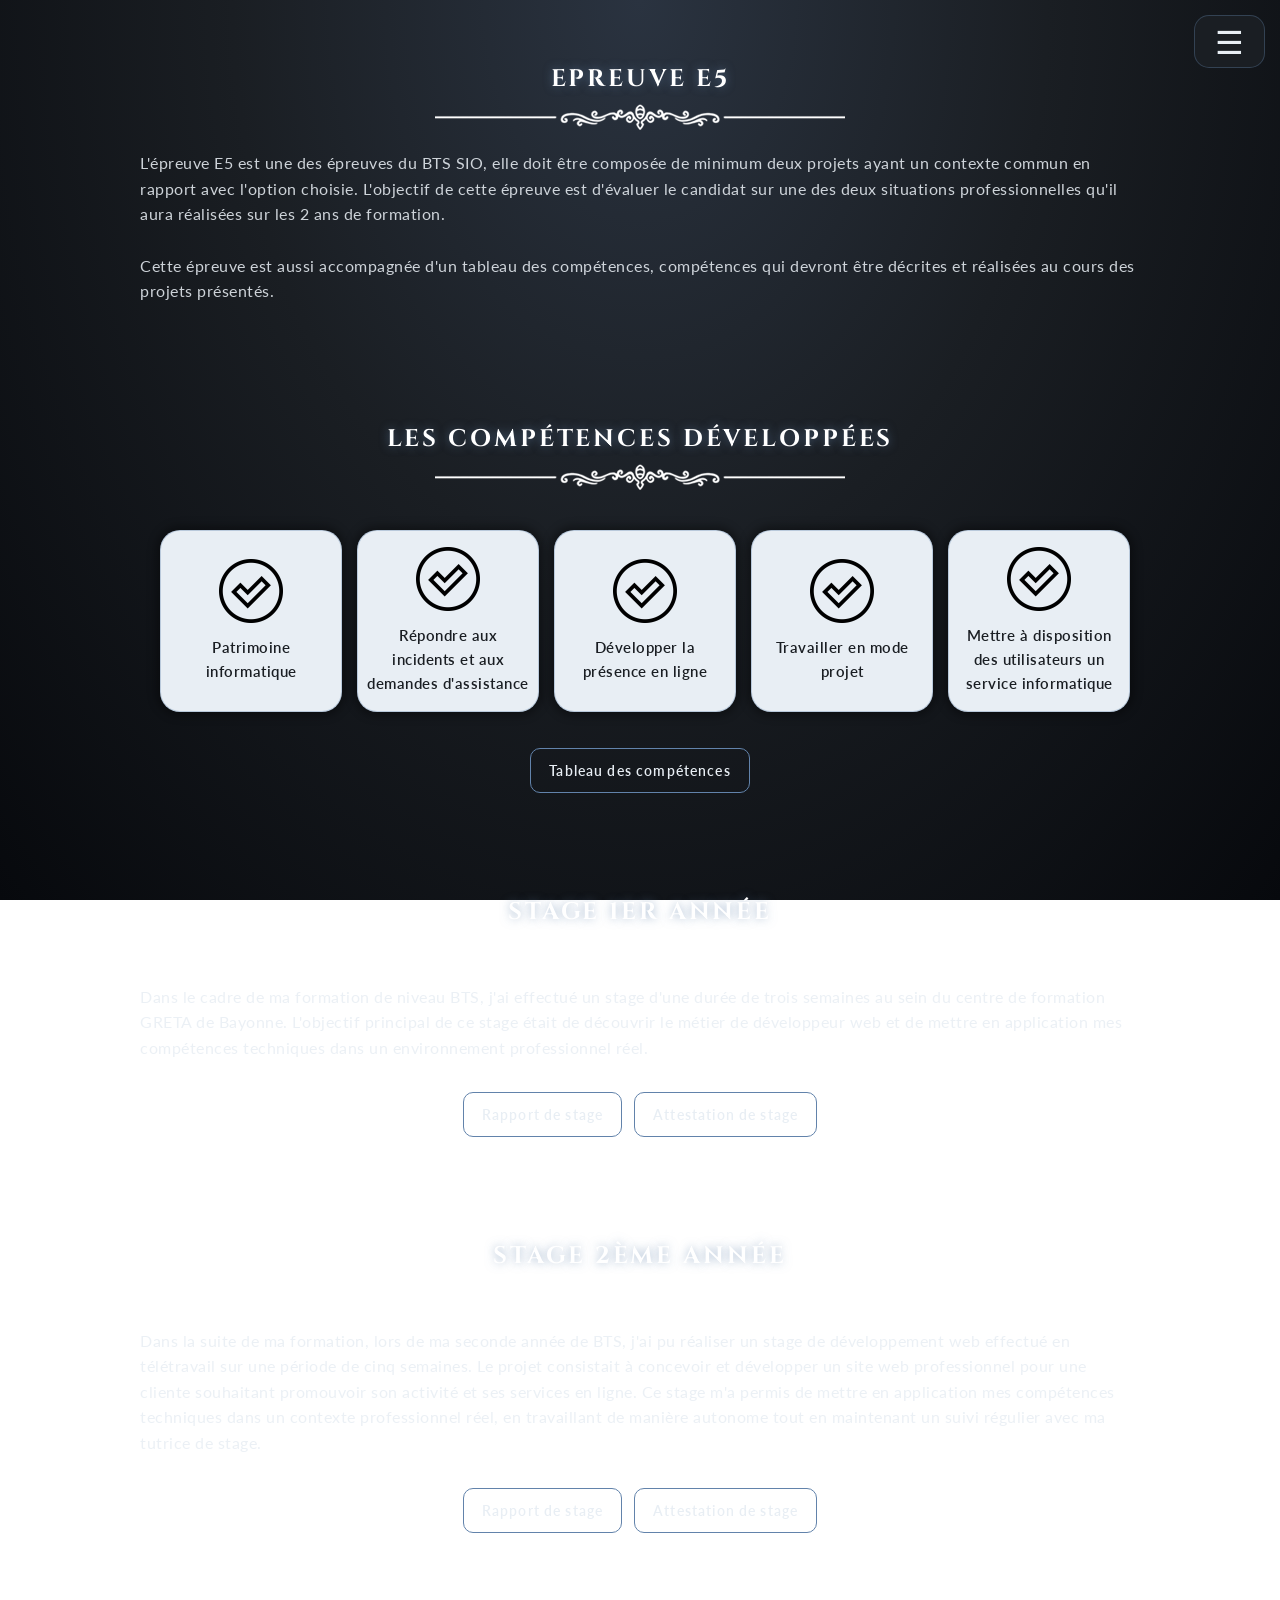
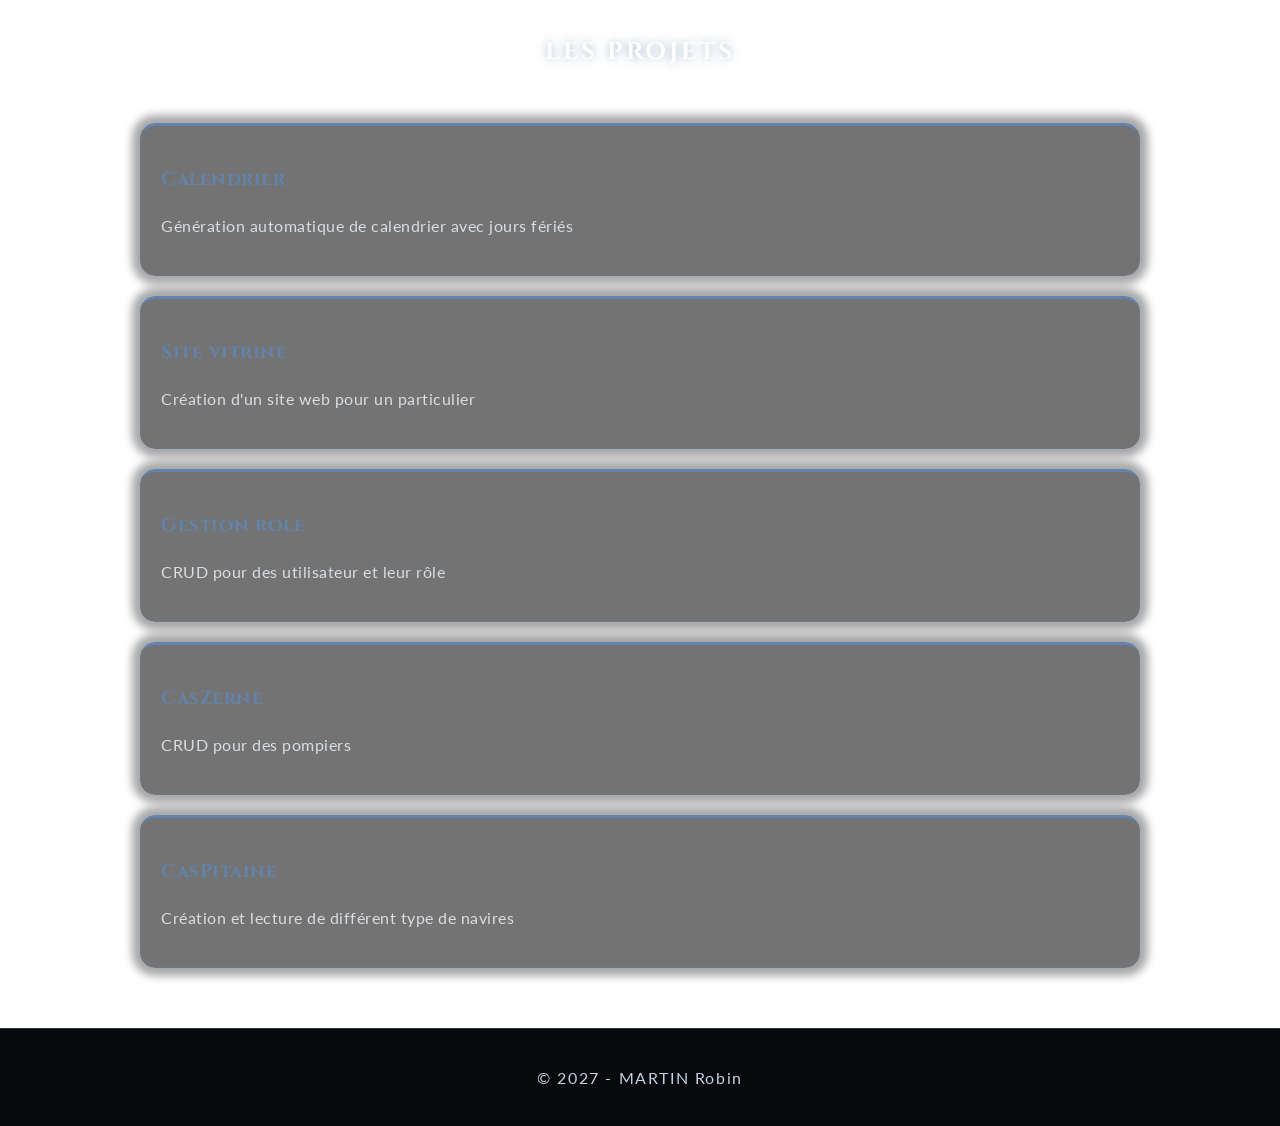
==== commit cf85c33c: "Add files via upload" ====
--- a/epreuveE5.html
+++ b/epreuveE5.html
@@ -4,9 +4,11 @@
 <head>
   <meta charset="UTF-8">
   <meta name="viewport" content="width=device-width, initial-scale=1.0">
+  <link rel="preconnect" href="https://fonts.googleapis.com">
+  <link href="https://fonts.googleapis.com/css2?family=Cinzel:wght@500;700&family=Lato:wght@400;700&display=swap" rel="stylesheet">
   <title>Epreuve E5 - MARTIN Robin</title>
   <link rel="stylesheet" href="CSS/style.css">
-  <link rel="icon" href="images/HK_icon.ico">
+  <link rel="icon" href="images/HK_image/Void_Heart.webp">
   <script src="JS/side_menu.js"></script>
   <script src="JS/lighBox.js"></script>
 </head>
@@ -18,7 +20,7 @@
   </header>
 
   <aside class="sidebar" id="sidebar">
-    <nav>
+    <nav class="hk-toc">
       <ul class="nav-links">
         <li><a href="index.html#home">Accueil</a></li>
         <li><a href="#about">À propos</a></li>
--- a/CSS/style.css
+++ b/CSS/style.css
@@ -1,902 +1,901 @@
-/* ============================================================
-   STYLE.CSS — Portfolio MARTIN Robin
-   ============================================================ */
-
-:root {
-  --rouge: #D62828;
-  --rouge-feu: #F77F00;
-  --noir: #0D0D0D;
-  --charbon: #1A1A1A;
-  --acier: #2C2C2C;
-  --gris: #3F3F3F;
-  --clair: #E8E0D5;
-  --blanc: #F5F0EA;
-  --vert-ok: #2D6A4F;
-}
-
-* {
-  transition: all 0.2s ease-in-out;
-}
-
-html {
-  scroll-behavior: smooth;
-}
-
-body {
-  margin: 0;
-  padding: 0;
-  font-family: 'Segoe UI', sans-serif;
-  background-color: var(--blanc);
-  color: var(--charbon);
-  line-height: 1.6;
-}
-
-/* ──────────────────────────────────────
-   NAV — SIDE MENU
-────────────────────────────────────── */
-
-.burger {
-  display: none;
-  position: fixed;
-  top: 15px;
-  right: 15px;
-  z-index: 1100;
-  padding: 0 20px;
-  border-radius: 15px;
-  font-size: 2rem;
-  cursor: pointer;
-  background: var(--noir);
-  color: var(--blanc);
-}
-
-.sidebar {
-  position: fixed;
-  top: 0;
-  left: 0;
-  z-index: 1000;
-  display: flex;
-  flex-direction: column;
-  justify-content: center;
-  width: 220px;
-  min-height: 100vh;
-  padding: 20px;
-  text-align: center;
-  font-weight: bold;
-  background-color: var(--noir);
-  color: var(--blanc);
-  transition: transform 0.3s ease;
-}
-
-main {
-  margin-left: 220px;
-  padding: 20px;
-}
-
-.nav-links {
-  display: flex;
-  flex-direction: column;
-  gap: 20px;
-  padding: 0;
-  list-style: none;
-}
-
-.nav-links li a {
-  display: block;
-  padding: 10px;
-  border-radius: 5px;
-  font-size: 1rem;
-  font-weight: 500;
-  text-decoration: none;
-  color: var(--noir);
-  transition: background 0.3s ease;
-}
-
-.nav-links li a:hover {
-  background-color: var(--gris);
-  color: var(--clair);
-}
-
-/* ──────────────────────────────────────
-   HEADER / HOME
-────────────────────────────────────── */
-
-#home {
-  display: flex;
-  flex-direction: column;
-  justify-content: center;
-  height: 95vh;
-  padding: 40px 20px;
-  text-align: center;
-  background: linear-gradient(135deg, var(--noir), var(--acier));
-  color: var(--blanc);
-}
-
-h1 {
-  margin-bottom: 10px;
-  font-size: 64px;
-}
-
-/* ──────────────────────────────────────
-   TYPOGRAPHIE & SECTIONS
-────────────────────────────────────── */
-
-section {
-  max-width: 1000px;
-  margin: auto;
-  padding: 40px 20px;
-}
-
-h2,
-#veille h2,
-#compétences h2,
-#outils h2 {
-  margin-bottom: 20px;
-  padding-bottom: 10px;
-  border-bottom: 2px solid var(--rouge);
-  text-transform: uppercase;
-  letter-spacing: 1px;
-}
-
-ul {
-  padding: 0;
-  list-style: none;
-}
-
-ul li {
-  margin: 5px 0;
-  padding: 10px;
-  border-radius: 6px;
-  background: var(--clair);
-}
-
-a {
-  color: var(--rouge);
-  text-decoration: none;
-}
-
-a:hover {
-  color: var(--rouge-feu);
-  text-decoration: none;
-}
-
-footer,
-.navbar {
-  background-color: var(--noir);
-  color: var(--blanc);
-}
-
-footer {
-  padding: 20px;
-  text-align: center;
-}
-
-.navbar {
-  position: sticky;
-  top: 0;
-  z-index: 1000;
-  display: flex;
-  justify-content: space-between;
-  align-items: center;
-  padding: 10px 30px;
-}
-
-/* ──────────────────────────────────────
-   SCROLL INDICATOR
-────────────────────────────────────── */
-
-.scroll-indicator-chevron {
-  position: absolute;
-  bottom: 40px;
-  left: 50%;
-  display: flex;
-  flex-direction: column;
-  gap: 6px;
-  transform: translateX(-50%);
-  pointer-events: none;
-}
-
-.scroll-indicator-chevron span {
-  width: 14px;
-  height: 14px;
-  border-right: 2px solid rgba(245, 240, 234, 0.85);
-  border-bottom: 2px solid rgba(245, 240, 234, 0.85);
-  transform: rotate(45deg);
-  opacity: 0;
-  animation: chevronFlow 2s infinite;
-}
-
-.scroll-indicator-chevron span:nth-child(2) {
-  animation-delay: 0.1s;
-}
-
-/* ──────────────────────────────────────
-   À PROPOS
-────────────────────────────────────── */
-
-.about {
-  max-width: 1000px;
-  margin: auto;
-}
-
-.options-container {
-  display: flex;
-  flex-wrap: wrap;
-  gap: 30px;
-  margin-top: 20px;
-}
-
-.option,
-.project,
-.project-card,
-.modal-content,
-.tool-card,
-.methodo-card,
-.info-section {
-  background: var(--blanc);
-  box-shadow: 0 10px 25px rgba(0,0,0,0.12);
-}
-
-.option {
-  flex: 1 1 45%;
-  padding: 20px;
-  border-radius: 10px;
-}
-
-/* ──────────────────────────────────────
-   SKILLS & TOOLS
-────────────────────────────────────── */
-
-.skills-container {
-  display: grid;
-  grid-template-columns: repeat(auto-fit, minmax(160px, 1fr));
-  gap: 25px;
-  padding: 20px;
-}
-
-.skill {
-  position: relative;
-  display: flex;
-  align-items: center;
-  justify-content: center;
-  width: 180px;
-  height: 180px;
-  overflow: hidden;
-  border-radius: 20px;
-  background: linear-gradient(145deg, var(--blanc), var(--clair));
-  box-shadow: 0 10px 25px rgba(0,0,0,0.08);
-  text-align: center;
-  cursor: pointer;
-  transition: all 0.4s ease;
-}
-
-.skill:hover {
-  transform: translateY(-8px) scale(1.05);
-  box-shadow: 0 18px 40px rgba(0,0,0,0.15);
-}
-
-.skill-content,
-.tooltip-content {
-  position: absolute;
-  inset: 0;
-  display: flex;
-  flex-direction: column;
-  align-items: center;
-  justify-content: center;
-}
-
-.skill-content img {
-  width: 64px;
-  margin-bottom: 12px;
-  transition: transform 0.3s ease;
-}
-
-.skill:hover img {
-  transform: rotate(-10deg) scale(1.1);
-}
-
-.skill span {
-  padding: 0 8px;
-  font-size: 0.95rem;
-  font-weight: 600;
-  color: var(--charbon);
-}
-
-.tooltip-content {
-  padding: 12px;
-  border-radius: 15px;
-  background-color: rgba(13, 13, 13, 0.96);
-  color: var(--blanc);
-  font-size: 0.85rem;
-  text-align: center;
-  opacity: 0;
-  transition: opacity 0.3s ease;
-}
-
-.skill:hover .skill-content {
-  opacity: 0;
-}
-
-.skill:hover .tooltip-content {
-  opacity: 1;
-}
-
-/* ──────────────────────────────────────
-   PROJETS
-────────────────────────────────────── */
-
-.projects-grid {
-  display: block;
-}
-
-.section-projet {
-  display: grid;
-  grid-template-columns: repeat(auto-fit, minmax(320px, 1fr));
-  gap: 30px;
-}
-
-.section-projet h2 {
-  margin-bottom: 40px;
-  text-align: center;
-}
-
-.project-card {
-  margin-bottom: 20px;
-  padding: 20px;
-  border-top: 4px solid var(--rouge);
-  border-radius: 15px;
-  cursor: pointer;
-  transition: transform 0.35s ease, box-shadow 0.35s ease;
-}
-
-.project-card:hover {
-  transform: translateY(-12px) scale(1.04);
-  box-shadow: 0 25px 50px rgba(0,0,0,0.2);
-}
-
-.project-card:active {
-  transform: scale(0.98);
-}
-
-.project-card h3,
-.project h3,
-.project-section h4,
-.modal-content h2,
-.modal-content h4 {
-  color: var(--rouge);
-}
-
-.project {
-  position: relative;
-  overflow: hidden;
-  margin-bottom: 20px;
-  padding: 25px;
-  border-radius: 20px;
-}
-
-.project::before {
-  content: "";
-  position: absolute;
-  top: 20px;
-  left: 0;
-  width: 6px;
-  height: 85%;
-  border-radius: 10px;
-  background: var(--rouge);
-}
-
-.project:hover {
-  transform: translateY(-10px);
-  box-shadow: 0 25px 50px rgba(0,0,0,0.15);
-}
-
-.project strong {
-  color: var(--noir);
-}
-
-.project p:not(:last-child) {
-  padding-bottom: 8px;
-  border-bottom: 1px solid #eee;
-}
-
-.project-section {
-  margin-top: 15px;
-}
-
-.project-section ul {
-  padding-left: 20px;
-}
-
-.project-section ul li {
-  margin-bottom: 5px;
-  padding: 0;
-  background: none;
-}
-
-/* ──────────────────────────────────────
-   TAGS
-────────────────────────────────────── */
-
-.tags {
-  display: flex;
-  flex-wrap: wrap;
-  gap: 8px;
-  margin-top: 6px;
-}
-
-.tags span {
-  padding: 4px 12px;
-  border-radius: 20px;
-  background: var(--rouge);
-  color: var(--blanc);
-  font-size: 0.82rem;
-  font-weight: 600;
-}
-
-.tags span:hover {
-  background: var(--rouge-feu);
-}
-
-/* ──────────────────────────────────────
-   MODAL
-────────────────────────────────────── */
-
-.modal {
-  position: fixed;
-  inset: 0;
-  z-index: 2000;
-  display: none;
-  justify-content: center;
-  align-items: center;
-  background: rgba(0,0,0,0.6);
-}
-
-.modal-content {
-  position: relative;
-  width: 88%;
-  max-width: 720px;
-  max-height: 85vh;
-  overflow-y: auto;
-  padding: 30px 28px 24px;
-  border-radius: 18px;
-}
-
-.modal-content h2 {
-  margin-top: 0;
-  margin-bottom: 18px;
-  padding-bottom: 10px;
-  border-bottom: 2px solid var(--rouge);
-  font-size: 1.45rem;
-}
-
-.modal-content h4 {
-  margin: 16px 0 8px;
-  font-size: 1rem;
-  text-transform: uppercase;
-  letter-spacing: 0.5px;
-}
-
-.close {
-  float: right;
-  font-size: 25px;
-  cursor: pointer;
-}
-
-/* ──────────────────────────────────────
-   GALERIE
-────────────────────────────────────── */
-
-.modal-gallery {
-  display: flex;
-  gap: 10px;
-  overflow-x: auto;
-  padding: 10px 0 16px;
-  scrollbar-width: thin;
-  scrollbar-color: var(--rouge) var(--clair);
-}
-
-.modal-gallery::-webkit-scrollbar {
-  height: 6px;
-}
-
-.modal-gallery::-webkit-scrollbar-track {
-  background: var(--clair);
-  border-radius: 10px;
-}
-
-.modal-gallery::-webkit-scrollbar-thumb {
-  border-radius: 10px;
-  background: var(--rouge);
-}
-
-.modal-gallery img {
-  height: 170px;
-  border-radius: 10px;
-  object-fit: cover;
-  flex-shrink: 0;
-  cursor: zoom-in;
-  box-shadow: 0 4px 14px rgba(0,0,0,0.12);
-  transition: transform 0.25s ease, box-shadow 0.25s ease;
-}
-
-.modal-gallery img:hover {
-  transform: scale(1.04);
-  box-shadow: 0 8px 24px rgba(214, 40, 40, 0.25);
-}
-
-/* ──────────────────────────────────────
-   MODAL DESC
-────────────────────────────────────── */
-
-.modal-desc {
-  display: flex;
-  flex-direction: column;
-  gap: 8px;
-  margin: 0 0 16px;
-  padding: 0;
-  list-style: none;
-}
-
-.modal-desc li {
-  padding: 9px 14px;
-  border-left: 4px solid var(--rouge);
-  border-radius: 8px;
-  background: var(--clair);
-  color: var(--charbon);
-  line-height: 1.5;
-}
-
-.modal-desc li::before {
-  content: "▸";
-  margin-right: 8px;
-  color: var(--rouge);
-  font-weight: bold;
-}
-
-/* ──────────────────────────────────────
-   DOWNLOAD BUTTONS
-────────────────────────────────────── */
-
-.download-zone {
-  display: flex;
-  flex-wrap: wrap;
-  justify-content: center;
-  gap: 12px;
-  margin: auto;
-  padding-top: 16px;
-}
-
-.btn-download {
-  display: inline-flex;
-  align-items: center;
-  gap: 8px;
-  padding: 10px 18px;
-  border: 1px solid var(--rouge);
-  border-radius: 10px;
-  background: var(--rouge);
-  color: var(--blanc);
-  font-size: 0.9rem;
-  font-weight: 600;
-  text-decoration: none;
-  cursor: pointer;
-}
-
-.btn-download:hover {
-  transform: translateY(-2px);
-  background: var(--rouge-feu);
-  border-color: var(--rouge-feu);
-  color: var(--acier);
-  box-shadow: 0 6px 18px rgba(0,0,0,0.15);
-}
-
-/* ──────────────────────────────────────
-   LIGHTBOX
-────────────────────────────────────── */
-
-#lightbox {
-  position: fixed;
-  inset: 0;
-  z-index: 3000;
-  display: none;
-  justify-content: center;
-  align-items: center;
-  background: rgba(0,0,0,0.85);
-  cursor: zoom-out;
-}
-
-#lightbox.open {
-  display: flex;
-}
-
-#lightbox img {
-  max-width: 90vw;
-  max-height: 85vh;
-  border-radius: 12px;
-  box-shadow: 0 0 60px rgba(214, 40, 40, 0.35);
-}
-
-#lightbox-close {
-  position: absolute;
-  top: 20px;
-  right: 30px;
-  border: none;
-  background: none;
-  color: #fff;
-  font-size: 2rem;
-  cursor: pointer;
-}
-
-/* ──────────────────────────────────────
-   VEILLE
-────────────────────────────────────── */
-
-.veille-block,
-.veille-block-timeline,
-.veille-intro {
-  margin-bottom: 40px;
-}
-
-.veille-intro h3 {
-  display: flex;
-  flex-wrap: wrap;
-  align-items: center;
-  gap: 12px;
-}
-
-.veille-tag {
-  padding: 4px 12px;
-  border-radius: 20px;
-  background: var(--charbon);
-  color: var(--blanc);
-  font-size: 0.78rem;
-  font-weight: 600;
-  text-transform: uppercase;
-}
-
-.veille-date {
-  margin-top: -10px;
-  color: var(--gris);
-  font-size: 0.85rem;
-  font-style: italic;
-}
-
-.veille-methodo,
-.veille-grid,
-.chiffres-grid {
-  display: grid;
-  gap: 20px;
-}
-
-.veille-methodo {
-  grid-template-columns: repeat(auto-fit, minmax(250px, 1fr));
-}
-
-.veille-grid {
-  grid-template-columns: repeat(auto-fit, minmax(220px, 1fr));
-  gap: 15px;
-}
-
-.chiffres-grid {
-  grid-template-columns: repeat(auto-fit, minmax(150px, 1fr));
-  text-align: center;
-}
-
-.methodo-card,
-.tool-card {
-  padding: 20px;
-  border-radius: 12px;
-}
-
-.methodo-card {
-  border-left: 4px solid var(--charbon);
-}
-
-.tool-card {
-  flex: 1;
-  min-width: 250px;
-  border-top: 3px solid var(--charbon);
-}
-
-.methodo-card h4 {
-  color: var(--acier);
-}
-
-.timeline {
-  padding-left: 20px;
-  border-left: 3px solid var(--rouge);
-}
-
-.timeline-item {
-  position: relative;
-  margin-bottom: 20px;
-}
-
-.timeline-item span {
-  color: var(--rouge);
-  font-weight: bold;
-  text-transform: uppercase;
-}
-
-.timeline-item::before {
-  content: "";
-  position: absolute;
-  top: 9px;
-  left: -16px;
-  width: 8px;
-  height: 8px;
-  border-radius: 50%;
-  background: var(--rouge);
-}
-
-.veille-tools {
-  display: flex;
-  flex-wrap: wrap;
-  gap: 20px;
-}
-
-.tool-table {
-  width: 100%;
-  border-collapse: collapse;
-  font-size: 0.85rem;
-}
-
-.tool-table thead th {
-  padding: 7px 10px;
-  background: var(--rouge);
-  color: var(--blanc);
-  text-align: left;
-  font-size: 0.8rem;
-}
-
-.tool-table tbody tr {
-  border-bottom: 1px solid var(--clair);
-}
-
-.tool-table tbody tr:hover {
-  background: var(--clair);
-}
-
-.tool-table td {
-  padding: 8px 10px;
-  color: var(--charbon);
-}
-
-.veille-card {
-  padding: 15px;
-  border-radius: 10px;
-  background: var(--acier);
-  color: var(--blanc);
-  text-align: center;
-}
-
-.veille-card:hover {
-  transform: translateY(-4px);
-  box-shadow: 0 10px 24px rgba(13, 27, 42, 0.25);
-}
-
-.chiffres-grid span {
-  color: var(--rouge);
-  font-size: 2rem;
-  font-weight: bold;
-}
-
-/* ──────────────────────────────────────
-   CONTACT
-────────────────────────────────────── */
-
-.info-section {
-  display: grid;
-  grid-template-columns: repeat(auto-fit, minmax(220px, 1fr));
-  padding: 40px 20px;
-  border-left: 5px solid var(--rouge);
-  border-radius: 8px;
-}
-
-.info-box {
-  max-width: 250px;
-  margin: 20px 10px;
-  text-align: center;
-}
-
-.info-box .icon {
-  display: flex;
-  justify-content: center;
-  align-items: center;
-  width: 64px;
-  margin: 0 auto 15px;
-  color: var(--rouge);
-  font-size: 30px;
-}
-
-.icon img {
-  width: 48px;
-  margin-bottom: 10px;
-}
-
-/* ──────────────────────────────────────
-   OVERLAY
-────────────────────────────────────── */
-
-.overlay {
-  position: fixed;
-  inset: 0;
-  z-index: 9;
-  background: rgba(0,0,0,0.6);
-  opacity: 0;
-  pointer-events: none;
-}
-
-.overlay.active {
-  opacity: 1;
-  pointer-events: auto;
-}
-
-/* ──────────────────────────────────────
-   RESPONSIVE
-────────────────────────────────────── */
-
-@media screen and (max-width: 1500px) {
-  .sidebar {
-    transform: translateX(-100%);
-  }
-
-  .sidebar.active {
-    transform: translateX(0);
-  }
-
-  .burger {
-    display: block;
-  }
-
-  main {
-    margin-left: 0;
-    padding: 20px;
-  }
-}
-
-/* ──────────────────────────────────────
-   ANIMATIONS
-────────────────────────────────────── */
-
-.neon {
-  color: var(--blanc);
-  animation: glow 1.5s infinite alternate;
-}
-
-.text-flicker-in-glow {
-  animation: text-flicker-in-glow 2s linear both;
-}
-
-@keyframes chevronFlow {
-  0% {
-    opacity: 0;
-    transform: rotate(45deg) translate(-6px, -6px);
-  }
-
-  30% {
-    opacity: 1;
-  }
-
-  60% {
-    opacity: 1;
-    transform: rotate(45deg) translate(6px, 6px);
-  }
-
-  100% {
-    opacity: 0;
-    transform: rotate(45deg) translate(6px, 6px);
-  }
-}
-
-@keyframes glow {
-  from {
-    text-shadow:
-      0 0 5px #fff,
-      0 0 5px var(--rouge);
-  }
-
-  to {
-    text-shadow:
-      0 0 20px #fff,
-      0 0 20px var(--rouge);
-  }
-}+/* ============================================================
+   STYLE.CSS — Portfolio MARTIN Robin
+   ============================================================ */
+
+:root {
+  --rouge: #6283ab;
+  --rouge-feu: #ffac91;
+  --noir: #07090d;
+  --charbon: #1a1e23;
+  --acier: #353d4a;
+  --gris: #4a5568;
+  --clair: #c5d3e0;
+  --blanc: #e8eef4;
+  --vert-ok: #2D6A4F;
+  --hk-link: #8fb0d6;
+  --hk-panel: rgba(0, 0, 0, .55);
+  --hk-line: rgba(98, 131, 171, .35);
+  --hk-font-title: 'Cinzel', 'Trajan Pro', Georgia, 'Times New Roman', serif;
+  --hk-divider: url(../images/HK_image/HK_divider.png);
+  
+}
+
+* {
+  transition: all 0.2s ease-in-out;
+}
+
+html {
+  scroll-behavior: smooth;
+  scrollbar-color: #4a5568 #07090d;
+}
+
+body {
+  margin: 0;
+  padding: 0;
+  font-family: Lato, Roboto, Arial, sans-serif;
+  background: radial-gradient(ellipse at top, #2a3340 0%, #1a1e23 45%, #07090d 100%) fixed;
+  color: rgba(232, 238, 244, .87);
+  line-height: 1.6;
+  letter-spacing: .03125em;
+}
+
+/* ──────────────────────────────────────
+   THÈME HOLLOW KNIGHT — éléments globaux
+────────────────────────────────────── */
+
+::selection {
+  background: rgba(98, 131, 171, .45);
+  color: #fff;
+}
+
+::-webkit-scrollbar { width: 10px; }
+::-webkit-scrollbar-track { background: #07090d; }
+::-webkit-scrollbar-thumb { background: #353d4a; border-radius: 6px; }
+::-webkit-scrollbar-thumb:hover { background: #6283ab; }
+
+/* ──────────────────────────────────────
+   NAV — SIDE MENU
+────────────────────────────────────── */
+
+.burger {
+  display: none;
+  position: fixed;
+  top: 15px;
+  right: 15px;
+  z-index: 1100;
+  padding: 0 20px;
+  border-radius: 15px;
+  font-size: 2rem;
+  cursor: pointer;
+  background: #1a1e23;
+  color: var(--blanc);
+  border: 1px solid var(--hk-line);
+}
+
+.sidebar {
+  position: fixed;
+  top: 0;
+  left: 0;
+  z-index: 1000;
+  display: flex;
+  flex-direction: column;
+  justify-content: center;
+  width: 220px;
+  min-height: 100vh;
+  padding: 20px;
+  text-align: center;
+  font-weight: bold;
+  background: linear-gradient(180deg, #07090d, #1a1e23);
+  color: var(--blanc);
+  transition: transform 0.3s ease;
+  border-right: 1px solid var(--hk-line);
+}
+
+.nav-links {
+  display: flex;
+  flex-direction: column;
+  gap: 20px;
+  padding: 0;
+  list-style: none;
+}
+
+.nav-links li a {
+  display: block;
+  padding: 10px;
+  border-radius: 5px;
+  font-size: 1rem;
+  font-weight: 500;
+  text-decoration: none;
+  color: var(--noir);
+  transition: background 0.3s ease;
+}
+
+.nav-links li a:hover {
+  background-color: var(--gris);
+  color: var(--clair);
+}
+
+/* ──────────────────────────────────────
+   HEADER / HOME
+────────────────────────────────────── */
+
+#home {
+  display: flex;
+  flex-direction: column;
+  justify-content: center;
+  height: auto;
+  min-height: 95vh;
+  min-height: 95svh;
+  padding: 40px 20px;
+  text-align: center;
+  background: radial-gradient(ellipse at 50% 35%, rgba(98, 131, 171, .28), transparent 60%),
+    linear-gradient(180deg, #07090d 0%, #1a1e23 100%);
+  color: var(--blanc);
+  border-bottom: 1px solid var(--hk-line);
+}
+
+h1 {
+  margin: 0;
+  font-size: 64px;
+  line-height: 0;
+}
+
+.header-title {
+  display: block;
+  width: min(900px, 92%);
+  max-width: 100%;
+  height: auto;
+  margin: 0 auto;
+}
+
+/* ──────────────────────────────────────
+   TYPOGRAPHIE & SECTIONS
+────────────────────────────────────── */
+
+section {
+  max-width: 1000px;
+  margin: auto;
+  padding: 40px 20px;
+}
+
+h2 {
+  margin-bottom: 20px;
+  padding-bottom: 10px;
+  border-bottom: 2px solid var(--rouge);
+  text-transform: uppercase;
+  letter-spacing: 1px;
+}
+
+h1, h2, h3, h4 {
+  font-family: var(--hk-font-title);
+}
+
+section h2 {
+  position: relative;
+  padding-bottom: 32px;
+  border-bottom: 0;
+  text-align: center;
+  letter-spacing: .12em;
+  color: #fff;
+  text-shadow: 0 0 10px rgba(98, 131, 171, .6);
+}
+
+section h2::after {
+  content: "";
+  position: absolute;
+  bottom: 0;
+  left: 50%;
+  width: min(410px, 90%);
+  height: 29px;
+  background: no-repeat center var(--hk-divider) ;
+  transform: translateX(-50%);
+}
+
+ul {
+  padding: 0;
+  list-style: none;
+}
+
+ul li {
+  margin: 5px 0;
+  padding: 10px;
+  border-radius: 6px;
+  background: rgba(255, 255, 255, .06);
+}
+
+a {
+  color: var(--hk-link);
+  text-decoration: none;
+}
+
+a:hover {
+  color: #fff;
+  text-decoration: none;
+  text-shadow: 0 0 8px rgba(98, 131, 171, .9);
+}
+
+footer {
+  padding: 20px;
+  background-color: var(--noir);
+  color: var(--clair);
+  text-align: center;
+  border-top: 1px solid var(--hk-line);
+  letter-spacing: .1em;
+}
+
+/* ──────────────────────────────────────
+   SCROLL INDICATOR
+────────────────────────────────────── */
+
+.scroll-indicator-chevron {
+  position: absolute;
+  bottom: 40px;
+  left: 50%;
+  display: flex;
+  flex-direction: column;
+  gap: 6px;
+  transform: translateX(-50%);
+  pointer-events: none;
+}
+
+.scroll-indicator-chevron span {
+  width: 14px;
+  height: 14px;
+  border-right: 2px solid rgba(245, 240, 234, 0.85);
+  border-bottom: 2px solid rgba(245, 240, 234, 0.85);
+  transform: rotate(45deg);
+  opacity: 0;
+  animation: chevronFlow 2s infinite;
+}
+
+.scroll-indicator-chevron span:nth-child(2) {
+  animation-delay: 0.1s;
+}
+
+/* ──────────────────────────────────────
+   À PROPOS
+────────────────────────────────────── */
+
+.options-container {
+  display: flex;
+  flex-wrap: wrap;
+  gap: 30px;
+  margin-top: 20px;
+}
+
+.option,
+.project,
+.project-card,
+.modal-content,
+.info-section {
+  background: var(--hk-panel);
+  box-shadow: 0 0 .5rem .5rem rgba(0, 0, 0, .35);
+  border: 1px solid var(--hk-line);
+  color: rgba(232, 238, 244, .87);
+}
+
+.option {
+  flex: 1 1 45%;
+  padding: 20px;
+  border-radius: 10px;
+}
+
+/* ──────────────────────────────────────
+   SKILLS & TOOLS
+────────────────────────────────────── */
+
+.skills-container {
+  display: grid;
+  grid-template-columns: repeat(auto-fit, minmax(160px, 1fr));
+  gap: 25px;
+  padding: 20px;
+}
+
+.skill {
+  position: relative;
+  display: flex;
+  align-items: center;
+  justify-content: center;
+  width: 180px;
+  height: 180px;
+  overflow: hidden;
+  border-radius: 20px;
+  background: var(--blanc);
+  box-shadow: 0 0 .5rem .25rem rgba(0, 0, 0, .35);
+  text-align: center;
+  cursor: pointer;
+  transition: all 0.4s ease;
+  border: 1px solid var(--hk-line);
+}
+
+.skill:hover {
+  transform: translateY(-8px) scale(1.05);
+  box-shadow: 0 0 20px rgba(98, 131, 171, .55);
+  border-color: rgba(98, 131, 171, .9);
+}
+
+.skill-content,
+.tooltip-content {
+  position: absolute;
+  inset: 0;
+  display: flex;
+  flex-direction: column;
+  align-items: center;
+  justify-content: center;
+}
+
+.skill-content img {
+  width: 64px;
+  margin-bottom: 12px;
+  transition: transform 0.3s ease;
+}
+
+.skill:hover img {
+  transform: rotate(-10deg) scale(1.1);
+}
+
+.skill span {
+  padding: 0 8px;
+  font-size: 0.95rem;
+  font-weight: 600;
+  color: var(--charbon);
+}
+
+.tooltip-content {
+  padding: 12px;
+  border-radius: 15px;
+  background-color: rgba(13, 13, 13, 0.96);
+  color: var(--blanc);
+  font-size: 0.85rem;
+  text-align: center;
+  opacity: 0;
+  transition: opacity 0.3s ease;
+}
+
+.skill:hover .skill-content {
+  opacity: 0;
+}
+
+.skill:hover .tooltip-content {
+  opacity: 1;
+}
+
+/* ──────────────────────────────────────
+   PROJETS
+────────────────────────────────────── */
+
+.projects-grid {
+  display: block;
+}
+
+.project-card {
+  margin-bottom: 20px;
+  padding: 20px;
+  border-top: 3px solid var(--rouge);
+  border-radius: 15px;
+  cursor: pointer;
+  transition: transform 0.35s ease, box-shadow 0.35s ease;
+}
+
+.project-card:hover {
+  transform: translateY(-12px) scale(1.04);
+  box-shadow: 0 0 18px rgba(98, 131, 171, .45), 0 0 .5rem .5rem rgba(0, 0, 0, .35);
+  border-color: rgba(98, 131, 171, .8);
+}
+
+.project-card:active {
+  transform: scale(0.98);
+}
+
+.project-card h3,
+.project h3,
+.modal-content h2,
+.modal-content h4 {
+  color: var(--rouge);
+}
+
+.project {
+  position: relative;
+  overflow: hidden;
+  margin-bottom: 20px;
+  padding: 25px;
+  border-radius: 20px;
+}
+
+.project::before {
+  content: "";
+  position: absolute;
+  top: 20px;
+  left: 0;
+  width: 6px;
+  height: 85%;
+  border-radius: 10px;
+  background: var(--rouge);
+}
+
+.project:hover {
+  transform: translateY(-10px);
+  box-shadow: 0 0 18px rgba(98, 131, 171, .45), 0 0 .5rem .5rem rgba(0, 0, 0, .35);
+  border-color: rgba(98, 131, 171, .8);
+}
+
+.project strong {
+  color: var(--clair);
+}
+
+.project p:not(:last-child) {
+  padding-bottom: 8px;
+  border-bottom: 1px solid rgba(255, 255, 255, .12);
+}
+
+/* ──────────────────────────────────────
+   TAGS
+────────────────────────────────────── */
+
+.tags {
+  display: flex;
+  flex-wrap: wrap;
+  gap: 8px;
+  margin-top: 6px;
+}
+
+.tags span {
+  padding: 4px 12px;
+  border-radius: 20px;
+  background: rgba(98, 131, 171, .25);
+  color: var(--blanc);
+  font-size: 0.82rem;
+  font-weight: 600;
+  border: 1px solid var(--hk-line);
+}
+
+.tags span:hover {
+  background: rgba(255, 172, 145, .2);
+  border-color: var(--rouge-feu);
+  color: #fff;
+}
+
+/* ──────────────────────────────────────
+   MODAL
+────────────────────────────────────── */
+
+.modal {
+  position: fixed;
+  inset: 0;
+  z-index: 2000;
+  display: none;
+  justify-content: center;
+  align-items: center;
+  background: rgba(0, 0, 0, .8);
+}
+
+.modal-content {
+  position: relative;
+  width: 88%;
+  max-width: 720px;
+  max-height: 85vh;
+  overflow-y: auto;
+  padding: 30px 28px 24px;
+  border-radius: 18px;
+}
+
+.modal-content h2 {
+  margin-top: 0;
+  margin-bottom: 18px;
+  padding-bottom: 10px;
+  border-bottom: 2px solid var(--rouge);
+  font-size: 1.45rem;
+}
+
+.modal-content h4 {
+  margin: 16px 0 8px;
+  font-size: 1rem;
+  text-transform: uppercase;
+  letter-spacing: 0.5px;
+}
+
+.close {
+  float: right;
+  font-size: 25px;
+  cursor: pointer;
+  color: var(--clair);
+}
+
+.close:hover {
+  color: #fff;
+}
+
+/* ──────────────────────────────────────
+   GALERIE
+────────────────────────────────────── */
+
+.modal-gallery {
+  display: flex;
+  gap: 10px;
+  overflow-x: auto;
+  padding: 10px 0 16px;
+  scrollbar-width: thin;
+  scrollbar-color: var(--rouge) var(--clair);
+}
+
+.modal-gallery::-webkit-scrollbar {
+  height: 6px;
+}
+
+.modal-gallery::-webkit-scrollbar-track {
+  background: var(--clair);
+  border-radius: 10px;
+}
+
+.modal-gallery::-webkit-scrollbar-thumb {
+  border-radius: 10px;
+  background: var(--rouge);
+}
+
+.modal-gallery img {
+  height: 170px;
+  border-radius: 10px;
+  object-fit: cover;
+  flex-shrink: 0;
+  cursor: zoom-in;
+  box-shadow: 0 4px 14px rgba(0,0,0,0.12);
+  transition: transform 0.25s ease, box-shadow 0.25s ease;
+}
+
+.modal-gallery img:hover {
+  transform: scale(1.04);
+  box-shadow: 0 8px 24px rgba(214, 40, 40, 0.25);
+}
+
+/* ──────────────────────────────────────
+   MODAL DESC
+────────────────────────────────────── */
+
+.modal-desc {
+  display: flex;
+  flex-direction: column;
+  gap: 8px;
+  margin: 0 0 16px;
+  padding: 0;
+  list-style: none;
+}
+
+.modal-desc li {
+  padding: 9px 14px;
+  border-left: 4px solid var(--rouge);
+  border-radius: 8px;
+  background: var(--clair);
+  color: var(--charbon);
+  line-height: 1.5;
+}
+
+.modal-desc li::before {
+  content: "▸";
+  margin-right: 8px;
+  color: var(--rouge);
+  font-weight: bold;
+}
+
+/* ──────────────────────────────────────
+   DOWNLOAD BUTTONS
+────────────────────────────────────── */
+
+.download-zone {
+  display: flex;
+  flex-wrap: wrap;
+  justify-content: center;
+  gap: 12px;
+  margin: auto;
+  padding-top: 16px;
+}
+
+.btn-download {
+  display: inline-flex;
+  align-items: center;
+  gap: 8px;
+  padding: 10px 18px;
+  border: 1px solid var(--rouge);
+  border-radius: 10px;
+  background: transparent;
+  color: var(--blanc);
+  font-size: 0.9rem;
+  font-weight: 600;
+  text-decoration: none;
+  cursor: pointer;
+  letter-spacing: .08em;
+}
+
+.btn-download:hover {
+  transform: translateY(-2px);
+  background: rgba(98, 131, 171, .2);
+  border-color: #fff;
+  color: #fff;
+  box-shadow: 0 0 14px rgba(98, 131, 171, .7);
+  text-shadow: 
+    0 0 2px #fff,
+    0 0 8px rgba(255, 255, 255, .8),
+    0 0 18px rgba(98, 131, 171, 1);
+}
+
+/* ──────────────────────────────────────
+   LIGHTBOX
+────────────────────────────────────── */
+
+#lightbox {
+  position: fixed;
+  inset: 0;
+  z-index: 3000;
+  display: none;
+  justify-content: center;
+  align-items: center;
+  background: rgba(0,0,0,0.85);
+  cursor: zoom-out;
+}
+
+#lightbox.open {
+  display: flex;
+}
+
+#lightbox img {
+  max-width: 90vw;
+  max-height: 85vh;
+  border-radius: 12px;
+  box-shadow: 0 0 60px rgba(214, 40, 40, 0.35);
+}
+
+#lightbox-close {
+  position: absolute;
+  top: 20px;
+  right: 30px;
+  border: none;
+  background: none;
+  color: #fff;
+  font-size: 2rem;
+  cursor: pointer;
+}
+
+/* ──────────────────────────────────────
+   CONTACT
+────────────────────────────────────── */
+
+.info-section {
+  display: grid;
+  grid-template-columns: repeat(auto-fit, minmax(220px, 1fr));
+  padding: 40px 20px;
+  border-left: 3px solid var(--rouge);
+  border-radius: 8px;
+}
+
+.info-box {
+  max-width: 250px;
+  margin: 20px 10px;
+  text-align: center;
+}
+
+.info-box .icon {
+  display: flex;
+  justify-content: center;
+  align-items: center;
+  width: 64px;
+  height: 75px;
+  margin: 0 auto 15px;
+  color: var(--rouge);
+  font-size: 30px;
+  border-radius: 10%;
+  background: rgba(232, 238, 244, .9);
+}
+
+.icon img {
+  width: 48px;
+  margin-bottom: 10px;
+}
+
+/* ──────────────────────────────────────
+   OVERLAY
+────────────────────────────────────── */
+
+.overlay {
+  position: fixed;
+  inset: 0;
+  z-index: 9;
+  background: rgba(0, 0, 0, .8);
+  opacity: 0;
+  pointer-events: none;
+}
+
+.overlay.active {
+  opacity: 1;
+  pointer-events: auto;
+}
+
+/* ──────────────────────────────────────
+   RESPONSIVE
+────────────────────────────────────── */
+
+@media screen and (max-width: 1500px) {
+  .sidebar {
+    transform: translateX(-100%);
+  }
+
+  .sidebar.active {
+    transform: translateX(0);
+  }
+
+  .burger {
+    display: block;
+  }
+
+  #home {
+    padding: 80px 16px 60px;
+  }
+}
+
+@media screen and (max-width: 600px) {
+  #home {
+    min-height: 75vh;
+    min-height: 75svh;
+    padding: 80px 10px 60px;
+  }
+
+  .header-title {
+    width: 96%;
+  }
+}
+
+@media screen and (max-height: 500px) {
+  #home {
+    min-height: 100vh;
+    padding-top: 70px;
+  }
+
+  .header-title {
+    width: min(60vh * 3.3, 80%);
+  }
+}
+
+/* ──────────────────────────────────────
+   ANIMATIONS
+────────────────────────────────────── */
+
+@keyframes chevronFlow {
+  0% {
+    opacity: 0;
+    transform: rotate(45deg) translate(-6px, -6px);
+  }
+
+  30% {
+    opacity: 1;
+  }
+
+  60% {
+    opacity: 1;
+    transform: rotate(45deg) translate(6px, 6px);
+  }
+
+  100% {
+    opacity: 0;
+    transform: rotate(45deg) translate(6px, 6px);
+  }
+}
+
+/* ──────────────────────────────────────
+   SOMMAIRE — style Hollow Knight (menu latéral)
+────────────────────────────────────── */
+
+.sidebar .hk-toc {
+  --hk-accent: 247, 127, 0;           
+  --hk-ornament-haut: url(../images/HK_image/Dialogue_Top.png);
+  --hk-ornament-bas: url(../images/HK_image/Dialogue_Bottom.png);
+  --hk-arrow-left: url(../images/HK_image/Hk_left_arrow.png);
+  --hk-arrow-right: url(../images/HK_image/Hk_right_arrow.png);
+  position: relative;
+  padding: 5.5rem 0;
+}
+
+/* Ornements haut et bas */
+.sidebar .hk-toc::before {
+  content: "";
+  position: absolute;
+  left: 50%;
+  width: 100%;
+  height: 2.5rem; /* A modifier pour changer la taille*/
+  background: var(--hk-ornament-haut) center/contain no-repeat;
+  transform: translateX(-50%);
+  top: 0.5rem;
+}
+
+.sidebar .hk-toc::after {
+  content: "";
+  position: absolute;
+  left: 50%;
+  width: 200%; /* A modifier pour changer la taille*/
+  height: 1.5rem;
+  background: var(--hk-ornament-bas) center/contain no-repeat;
+  transform: translateX(-50%);
+  bottom: 0.5rem;
+}
+
+/* Titre */
+.sidebar .hk-toc .toctitle h2 {
+  margin: 0 0 1rem;
+  padding: 0;
+  border: 0;
+  font-size: 1.70rem;
+  letter-spacing: 2px;
+  color: rgba(255, 255, 255, .87);
+}
+
+/* Liste */
+.sidebar .hk-toc .nav-links {
+  gap: 0.35rem;
+  margin: 0;
+}
+.sidebar .hk-toc .nav-links li {
+  position: relative;
+  margin: 0;
+  padding: 0 1.5rem;
+  border-radius: 0;
+  background: none;
+  transition: background 400ms;
+}
+
+/* Liens + effet néon */
+.sidebar .hk-toc .nav-links li a {
+  padding: 8px 0;
+  border-radius: 0;
+  background: none;
+  color: rgba(var(--blanc) .87);
+  font-size: 1.25rem;
+  transition: color 200ms, text-shadow 300ms;
+}
+.sidebar .hk-toc .nav-links li a:hover,
+.sidebar .hk-toc .nav-links li a:focus-visible {
+  background: none;
+  color: #fff;
+  text-shadow:
+    0 0 2px #fff,
+    0 0 6px rgba(255, 255, 255, .9),
+    0 0 12px rgba(var(--hk-accent), 1),
+    0 0 22px rgba(var(--hk-accent), .85),
+    0 0 36px rgba(var(--hk-accent), .6);
+}
+
+/* Fondu lumineux autour de la ligne survolée */
+.sidebar .hk-toc .nav-links li:hover,
+.sidebar .hk-toc .nav-links li:focus-within {
+  background: radial-gradient(ellipse at center,
+    rgba(255,255,255, .28) 0%,
+    rgba(255,255,255, .12) 45%,
+    rgba(255,255,255, 0) 75%);
+}
+
+/* Flèches de survol */
+.sidebar .hk-toc .nav-links li::before,
+.sidebar .hk-toc .nav-links li::after {
+  content: "";
+  display: inline-block;
+  position: absolute;
+  top: calc(50% - .625rem);
+  width: 2.25rem;
+  height: 1.25rem;
+  opacity: 0;
+  pointer-events: none;
+  transition: opacity 200ms, transform 300ms;
+}
+.sidebar .hk-toc .nav-links li::before {
+  left: 0;
+  background: center/contain scroll no-repeat var(--hk-arrow-left);
+  transform: translateX(50%);
+}
+.sidebar .hk-toc .nav-links li::after {
+  right: 0;
+  background: center/contain scroll no-repeat var(--hk-arrow-right);
+  transform: translateX(-50%);
+}
+.sidebar .hk-toc .nav-links li:hover::before,
+.sidebar .hk-toc .nav-links li:hover::after,
+.sidebar .hk-toc .nav-links li:focus-within::before,
+.sidebar .hk-toc .nav-links li:focus-within::after {
+  opacity: 1;
+  transform: translateX(0);
+}
